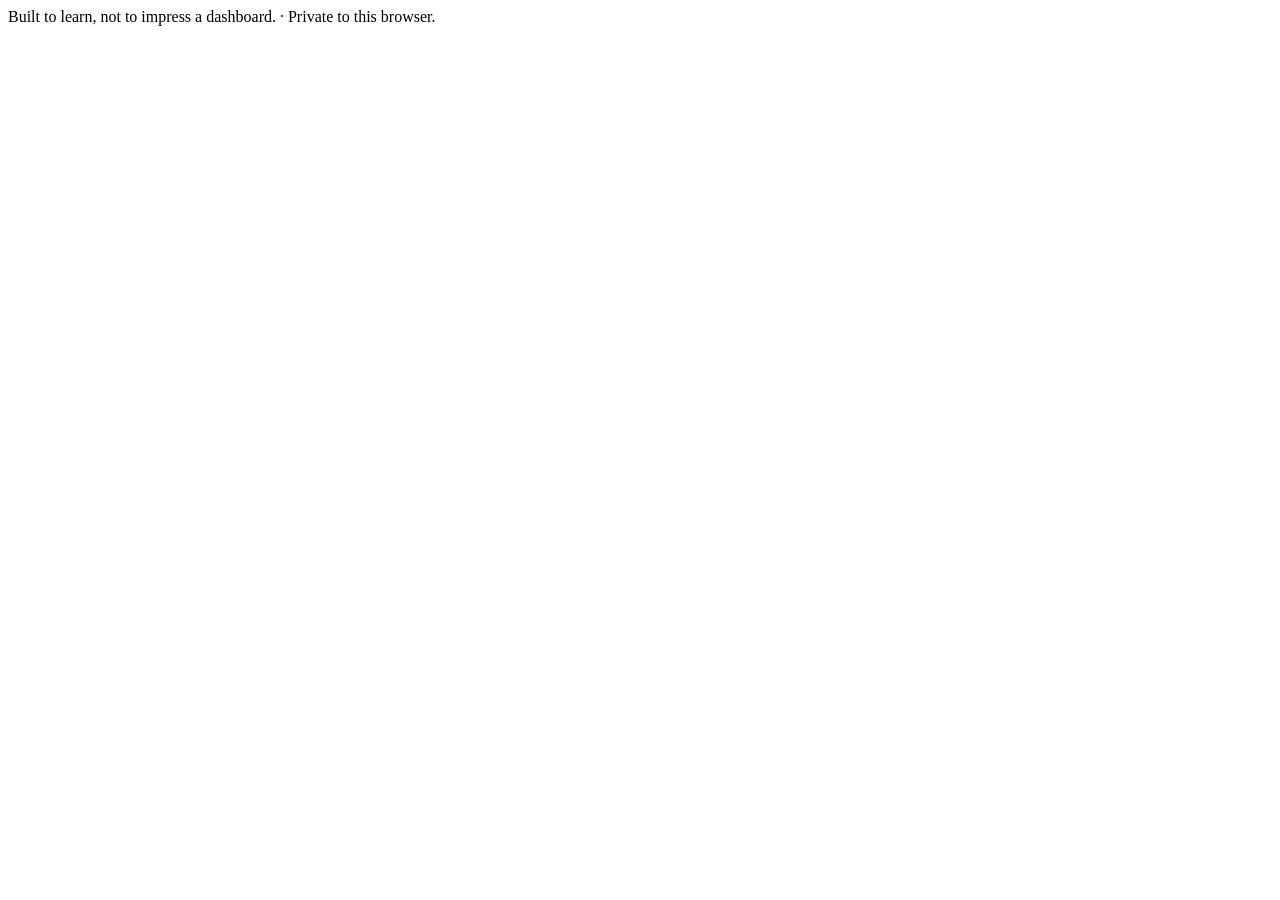
==== index.html @ 9e025b1e "Add Syllasprint index.html" ====
<!doctype html>
<html lang="en">
<head>
  <meta charset="UTF-8" />
  <meta name="viewport" content="width=device-width, initial-scale=1" />
  <meta name="theme-color" content="#172433" />
  <meta name="description" content="Syllasprint turns your notes into meaningful exam practice, flags confident mistakes, and helps you improve." />
  <title>Syllasprint — Know it before exam day.</title>
  <link rel="icon" href="data:image/svg+xml,%3Csvg xmlns='http://www.w3.org/2000/svg' viewBox='0 0 64 64'%3E%3Crect width='64' height='64' rx='17' fill='%23172433'/%3E%3Cpath d='M34 9 15 36h17l-4 19 21-30H32z' fill='%23b8f28b'/%3E%3C/svg%3E" />
  <link rel="stylesheet" href="css/style.css" />
  <script defer src="js/core.js"></script>
  <script defer src="js/app.js"></script>
</head>
<body>
  <div id="app">
    <aside class="sidebar" id="sidebar"></aside>
    <div class="main-shell">
      <header class="topbar" id="topbar"></header>
      <main id="content" class="page-content" tabindex="-1"></main>
      <footer class="site-footer">Built to learn, not to impress a dashboard. <span>·</span> Private to this browser.</footer>
    </div>
    <nav id="mobile-nav" class="mobile-nav" aria-label="Mobile navigation"></nav>
  </div>
  <dialog id="app-modal" class="app-dialog" aria-label="Syllasprint dialog"></dialog>
  <div id="toast-region" class="toast-region" role="status" aria-live="polite"></div>
  <noscript><div class="noscript">Syllasprint needs JavaScript to run practice sessions and save your progress.</div></noscript>
</body>
</html>
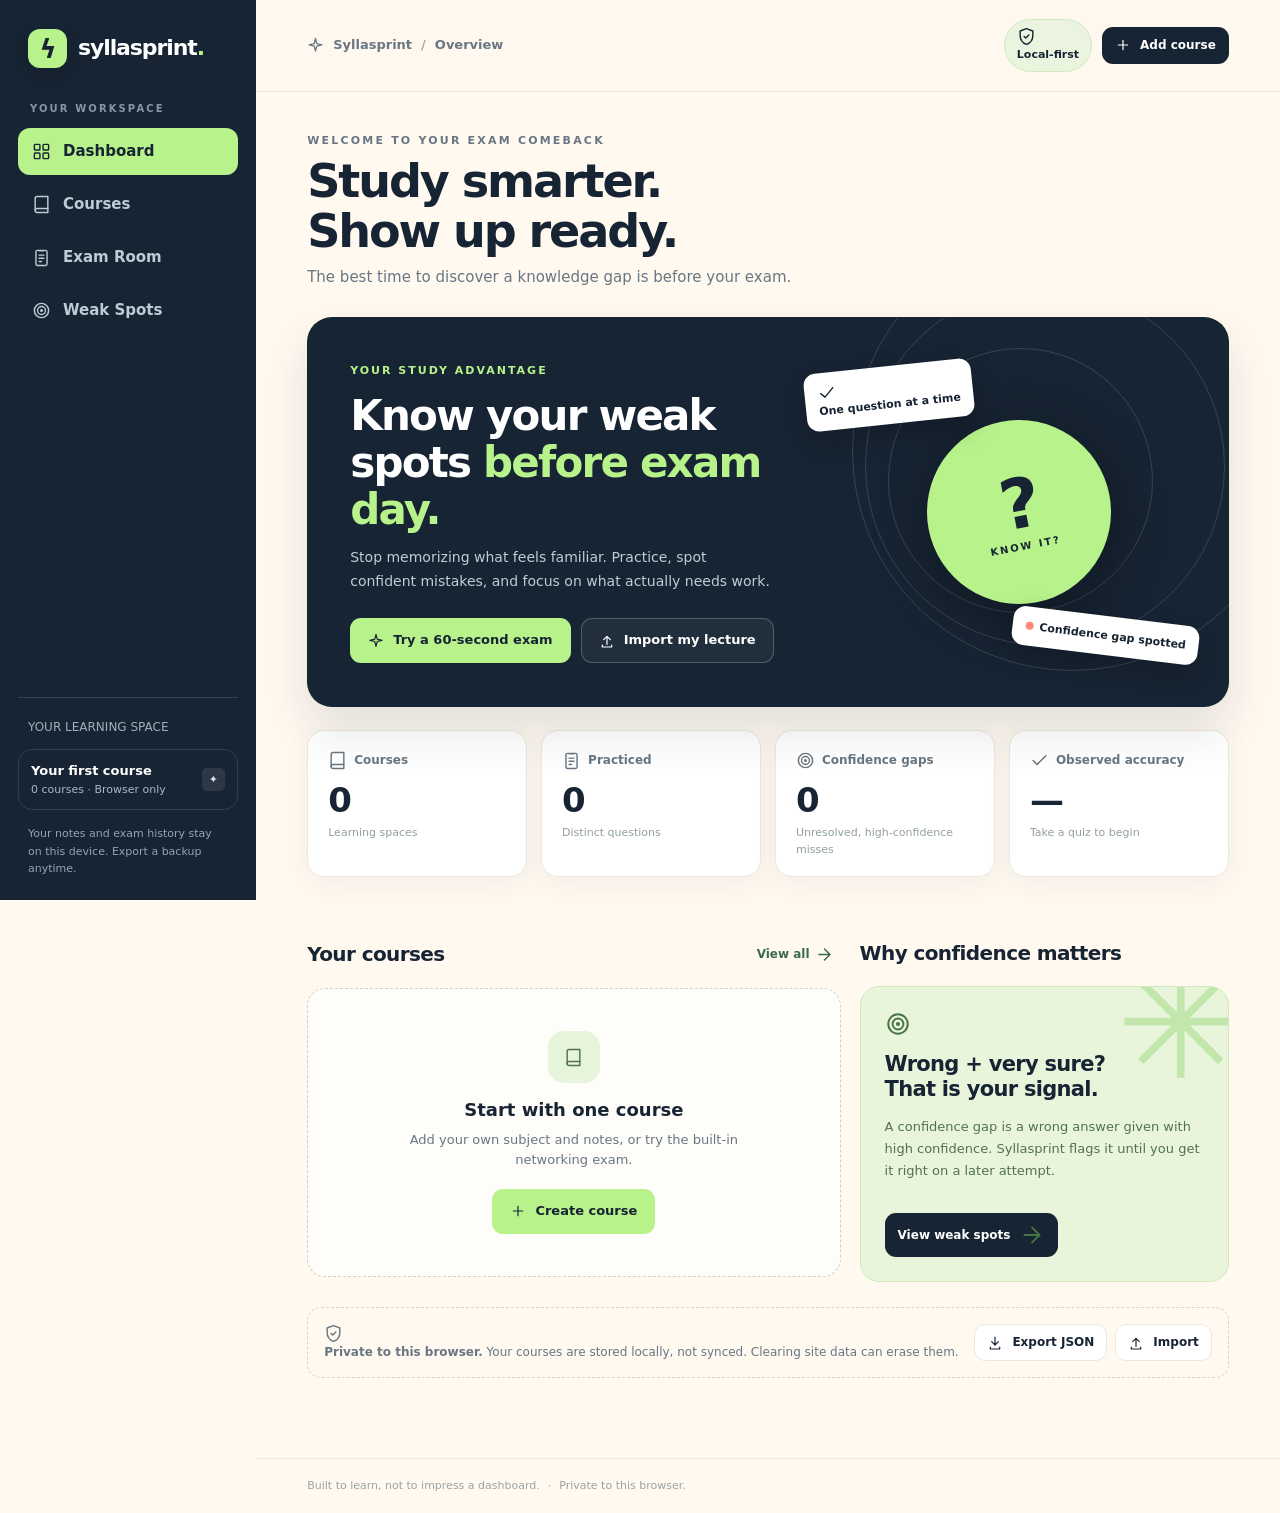
==== commit b755cd91: "Upgrade index.html with source-grounded PDF exam workflow" ====
--- a/index.html
+++ b/index.html
@@ -9,6 +9,7 @@
   <link rel="icon" href="data:image/svg+xml,%3Csvg xmlns='http://www.w3.org/2000/svg' viewBox='0 0 64 64'%3E%3Crect width='64' height='64' rx='17' fill='%23172433'/%3E%3Cpath d='M34 9 15 36h17l-4 19 21-30H32z' fill='%23b8f28b'/%3E%3C/svg%3E" />
   <link rel="stylesheet" href="css/style.css" />
   <script defer src="js/core.js"></script>
+  <script defer src="js/lecture.js"></script>
   <script defer src="js/app.js"></script>
 </head>
 <body>
--- a/css/style.css
+++ b/css/style.css
@@ -0,0 +1,3 @@
+:root{--ink:#172433;--ink-2:#253849;--paper:#fff9f0;--surface:#fff;--surface-2:#f6f5ef;--muted:#687783;--line:#e9e9e1;--mint:#b8f28b;--mint-dark:#366b3b;--coral:#ff8876;--coral-bg:#fff0ec;--yellow:#ffe7a4;--shadow:0 8px 30px rgba(23,36,51,.055);--radius:20px;--font:Inter,ui-sans-serif,system-ui,-apple-system,BlinkMacSystemFont,"Segoe UI",sans-serif}*{box-sizing:border-box}html{scroll-behavior:smooth}body{margin:0;background:var(--paper);color:var(--ink);font-family:var(--font);font-size:15px;line-height:1.55}button,input,textarea,select{font:inherit}button{cursor:pointer}button:disabled{opacity:.44;cursor:not-allowed}a{color:inherit;text-decoration:none}a:focus-visible,button:focus-visible,input:focus-visible,textarea:focus-visible,select:focus-visible{outline:3px solid #77b6f5;outline-offset:3px}svg{display:block;flex:none}.icon{width:19px;height:19px;stroke:currentColor;stroke-width:1.8;fill:none;stroke-linecap:round;stroke-linejoin:round}#app{display:flex;min-height:100vh}.sidebar{position:sticky;top:0;align-self:flex-start;display:flex;flex-direction:column;justify-content:space-between;height:100vh;width:256px;min-width:256px;background:var(--ink);color:#dae2e7;padding:29px 18px 22px;z-index:3}.logo{display:flex;align-items:center;gap:11px;color:#fff;font-size:22px;font-weight:850;letter-spacing:-1.1px;padding:0 10px}.logo-mark{display:grid;place-items:center;width:39px;height:39px;border-radius:12px;background:var(--mint);color:var(--ink);font-size:26px;font-weight:900;box-shadow:0 6px 20px #0002}.sidebar-small{padding:0 12px;margin:33px 0 11px;font-size:10px;letter-spacing:2.1px;color:#8497a5;font-weight:800}.side-nav{display:grid;gap:6px}.nav-link{width:100%;display:flex;align-items:center;gap:12px;text-align:left;background:transparent;color:#bdcbd4;border:0;border-radius:12px;padding:12px 14px;font-weight:650;transition:background .2s,color .2s}.nav-link:hover{color:#fff;background:#ffffff0d}.nav-link.active{color:var(--ink);background:var(--mint)}.sidebar-foot{border-top:1px solid #ffffff20;padding-top:20px}.sidebar-foot .quick-label{color:#9db0b9;font-size:12px;margin:0 0 12px 10px}.sidebar-foot .side-course{padding:11px 12px;border:1px solid #ffffff1e;border-radius:14px;display:flex;align-items:center;justify-content:space-between;gap:8px;margin-bottom:15px}.side-course strong{display:block;font-size:13px;color:white;white-space:nowrap;overflow:hidden;text-overflow:ellipsis;max-width:165px}.side-course small{display:block;color:#a7b9c5;font-size:11px}.side-stamp{font-size:11px;padding:3px 7px;border-radius:5px;background:#ffffff18}.side-note{font-size:11px;color:#91a5b1;line-height:1.6;padding:0 10px}.main-shell{width:calc(100% - 256px);min-width:0;display:flex;flex-direction:column}.topbar{height:92px;padding:0 clamp(24px,4vw,72px);display:flex;align-items:center;justify-content:space-between;gap:16px;border-bottom:1px solid var(--line);background:rgba(255,249,240,.9)}.topbar-left{display:flex;align-items:center;gap:9px;color:var(--muted);font-size:13px;font-weight:650}.topbar-left .icon{width:17px;height:17px}.topbar-actions{display:flex;gap:10px;align-items:center}.top-chip{font-size:11px;font-weight:750;color:var(--ink);background:#eaf4df;border:1px solid #d3e9c2;border-radius:99px;padding:7px 12px}.page-content{width:min(1180px,100%);margin:0 auto;padding:40px clamp(24px,4vw,72px) 80px;flex:1}.site-footer{border-top:1px solid var(--line);color:#9aa3a3;font-size:11px;padding:18px clamp(24px,4vw,72px);display:flex;gap:8px}.eyebrow{font-size:11px;font-weight:850;letter-spacing:2.2px;text-transform:uppercase;color:var(--muted)}.page-heading{display:flex;align-items:flex-end;justify-content:space-between;gap:18px;margin-bottom:27px}.page-heading h1{font-size:clamp(31px,3.6vw,48px);line-height:1.09;letter-spacing:-2.1px;margin:7px 0 10px;font-weight:860}.page-heading p{color:var(--muted);margin:0;max-width:600px}.page-heading .right{display:flex;gap:10px;align-items:center}.btn{display:inline-flex;align-items:center;justify-content:center;gap:9px;border:1px solid transparent;background:var(--ink);color:white;border-radius:11px;padding:11px 17px;font-weight:780;font-size:13px;white-space:nowrap;transition:transform .16s,background .16s,border-color .16s}.btn:hover:not(:disabled){transform:translateY(-1px);background:var(--ink-2)}.btn .icon{width:16px;height:16px}.btn-mint{background:var(--mint);color:var(--ink)}.btn-mint:hover:not(:disabled){background:#a3e776}.btn-light{background:white;color:var(--ink);border-color:var(--line)}.btn-light:hover:not(:disabled){background:#f9f9f5}.btn-ghost{background:transparent;color:var(--ink);border-color:var(--line)}.btn-ghost:hover:not(:disabled){background:#fff}.btn-danger{background:#fff0ec;border-color:#ffd3c9;color:#a4372b}.btn-danger:hover:not(:disabled){background:#ffe1d8}.btn-sm{padding:8px 12px;font-size:12px}.btn-full{width:100%}.icon-button{border:1px solid var(--line);background:#fff;border-radius:11px;display:inline-grid;place-items:center;width:38px;height:38px;color:var(--ink)}.icon-button:hover{background:var(--surface-2)}.hero{background:var(--ink);border-radius:25px;min-height:308px;display:grid;grid-template-columns:1.2fr 1fr;overflow:hidden;position:relative;color:#fff;box-shadow:0 24px 50px rgba(23,36,51,.12)}.hero-text{padding:45px 10px 44px 43px;position:relative;z-index:1}.hero-kicker{color:var(--mint);letter-spacing:2px;text-transform:uppercase;font-size:11px;font-weight:850}.hero h2{font-size:clamp(27px,3.5vw,42px);letter-spacing:-1.8px;line-height:1.12;margin:13px 0 13px;max-width:490px}.hero p{max-width:420px;color:#bfcdd4;margin:0 0 25px;font-size:14px;line-height:1.7}.hero-actions{display:flex;gap:10px;flex-wrap:wrap}.hero-outline{background:#ffffff0c;border-color:#ffffff38;color:white}.hero-outline:hover:not(:disabled){background:#ffffff24}.hero-art{position:relative;min-height:285px;display:flex;align-items:center;justify-content:center}.orbit{position:absolute;border:1px solid #ffffff25;border-radius:50%;width:265px;height:265px;right:18%;top:8%}.orbit:nth-child(2){width:360px;height:360px;right:1%;top:-8%}.orbit:nth-child(3){width:440px;height:440px;right:-15%;top:-22%}.hero-core{z-index:1;width:184px;height:184px;border-radius:50%;background:var(--mint);display:flex;align-items:center;justify-content:center;flex-direction:column;color:var(--ink);transform:rotate(-11deg);box-shadow:0 14px 58px #0005}.hero-core span{font-size:69px;line-height:1;font-weight:900;letter-spacing:-6px}.hero-core small{font-weight:900;font-size:10px;letter-spacing:2px;text-transform:uppercase}.hero-floating{position:absolute;background:#fff;border-radius:12px;box-shadow:0 10px 28px #0003;padding:11px 13px;color:var(--ink);z-index:2;font-size:11px;font-weight:790}.hero-floating.one{left:-5px;top:49px;transform:rotate(-6deg)}.hero-floating.two{right:7%;bottom:52px;transform:rotate(7deg)}.float-dot{display:inline-block;width:8px;height:8px;border-radius:50%;background:var(--coral);margin-right:6px}.stats-grid{display:grid;grid-template-columns:repeat(4,minmax(0,1fr));gap:14px;margin:23px 0 31px}.stat{background:#fff;border:1px solid var(--line);border-radius:17px;padding:20px 20px 18px;box-shadow:var(--shadow)}.stat .stat-label{font-size:12px;color:var(--muted);font-weight:670;display:flex;gap:7px;align-items:center}.stat .stat-number{font-weight:850;font-size:34px;letter-spacing:-1.5px;line-height:1.25;margin:9px 0 3px}.stat .stat-foot{font-size:11px;color:#91a09c}.section-head{display:flex;align-items:center;justify-content:space-between;gap:12px;margin:30px 0 17px}.section-head h2{font-size:20px;font-weight:830;letter-spacing:-.6px;margin:0}.text-link{border:0;background:transparent;color:#3b6a4d;font-size:12px;font-weight:800;display:inline-flex;gap:5px;align-items:center;padding:7px}.text-link:hover{text-decoration:underline}.two-col{display:grid;grid-template-columns:1.3fr .9fr;gap:19px}.card{background:var(--surface);border:1px solid var(--line);border-radius:19px;padding:23px;box-shadow:var(--shadow)}.card h3{margin:0 0 8px;letter-spacing:-.45px}.card p{margin:0;color:var(--muted)}.course-list{display:grid;gap:11px}.course-row{border:1px solid var(--line);border-radius:14px;padding:17px;display:flex;align-items:center;justify-content:space-between;gap:14px;background:white}.course-row:hover{border-color:#c5d3c0}.course-left{display:flex;gap:13px;align-items:center;min-width:0}.course-icon{height:45px;width:45px;border-radius:13px;display:grid;place-items:center;background:#e8f4dd;color:#3c6942;flex:none}.course-icon.warm{background:#fff0db;color:#b87727}.course-icon.blue{background:#e5f0ff;color:#4d77a0}.course-title{font-size:14px;font-weight:800;overflow:hidden;text-overflow:ellipsis;white-space:nowrap}.course-meta{font-size:11px;color:var(--muted);margin-top:3px}.course-actions{display:flex;align-items:center;gap:8px;flex:none}.tag{display:inline-flex;border-radius:99px;background:#eff1ed;padding:5px 9px;color:#5f706c;font-size:10px;font-weight:800;white-space:nowrap}.tag-mint{background:#e3f5d8;color:#386c38}.tag-coral{background:#fff0eb;color:#a84034}.tag-yellow{background:#fff3d7;color:#967225}.tip-card{background:#e8f5db;border:1px solid #d1e9bf;border-radius:19px;padding:24px;position:relative;overflow:hidden}.tip-card .icon{color:#487348;width:26px;height:26px}.tip-card h3{margin:15px 0 8px;font-size:21px;line-height:1.2;letter-spacing:-.7px}.tip-card p{font-size:13px;color:#527154;line-height:1.7}.tip-card .btn{margin-top:18px}.tip-card:after{content:'✳';position:absolute;color:#c2e6ab;font-size:155px;top:-82px;right:-18px;pointer-events:none}.empty{padding:42px 22px;text-align:center;border:1px dashed #cbd3c8;border-radius:18px;background:#ffffffaf}.empty-icon{margin:auto auto 13px;display:grid;place-items:center;width:52px;height:52px;background:#e7f4dc;border-radius:16px;color:#4c7446}.empty h3{margin:5px 0;font-size:18px}.empty p{color:var(--muted);margin:6px auto 19px;max-width:380px;font-size:13px}.library-grid{display:grid;grid-template-columns:repeat(3,minmax(0,1fr));gap:16px}.library-card{background:#fff;border:1px solid var(--line);border-radius:18px;padding:20px;min-height:176px;display:flex;flex-direction:column;justify-content:space-between;gap:20px;box-shadow:var(--shadow)}.library-card:hover{border-color:#c6d6c4}.library-card h3{margin:12px 0 6px;line-height:1.35;letter-spacing:-.4px}.library-card p{font-size:12px;color:var(--muted);margin:0}.library-card .bottom{display:flex;align-items:center;justify-content:space-between;gap:10px}.data-note{margin-top:25px;border:1px dashed #d2d7ce;border-radius:14px;padding:16px;display:flex;justify-content:space-between;align-items:center;gap:14px;font-size:12px;color:var(--muted);flex-wrap:wrap}.split-actions{display:flex;flex-wrap:wrap;gap:8px}.field{display:grid;gap:6px;margin-bottom:15px}.field label{font-weight:760;font-size:12px;color:var(--ink)}.field input,.field select,.field textarea,.search-box{background:white;border:1px solid #d6dcd7;border-radius:10px;padding:11px 12px;outline:none;width:100%;color:var(--ink)}.field textarea{min-height:105px;resize:vertical;line-height:1.6}.field input:focus,.field textarea:focus,.field select:focus,.search-box:focus{border-color:#6e9f81;box-shadow:0 0 0 3px #addec045}.hint{font-size:11px;color:var(--muted);line-height:1.55}.field-grid{display:grid;grid-template-columns:1fr 1fr;gap:13px}.filter-row{display:flex;gap:11px;align-items:center;flex-wrap:wrap;margin:18px 0}.filter-row select,.filter-row input{min-height:42px;border:1px solid #d6dcd7;border-radius:10px;padding:9px 12px;background:#fff;color:var(--ink);max-width:270px}.chip-row{display:flex;flex-wrap:wrap;gap:8px}.pill{border:1px solid #dbe2d6;background:white;color:#57715e;padding:8px 13px;border-radius:99px;font-size:12px;font-weight:700}.pill.active{background:var(--ink);border-color:var(--ink);color:white}.question-list{display:grid;gap:11px}.question-row{border:1px solid var(--line);background:#fff;border-radius:15px;padding:17px;display:flex;justify-content:space-between;align-items:flex-start;gap:15px}.question-row h3{font-size:14px;letter-spacing:-.1px;margin:6px 0}.question-row p{font-size:11px;color:var(--muted);margin:0}.q-right{display:flex;gap:6px;align-items:center;flex:none}.quiz-shell{max-width:810px;margin:0 auto}.quiz-head{display:flex;justify-content:space-between;align-items:center;gap:14px;margin-bottom:19px}.quiz-progress{height:7px;border-radius:99px;background:#e8e8dd;overflow:hidden;margin-bottom:30px}.quiz-progress>div{height:100%;border-radius:99px;background:#6ab86c;transition:width .22s}.quiz-card{background:white;border:1px solid var(--line);border-radius:23px;padding:clamp(22px,4vw,42px);box-shadow:0 16px 45px #1724330a}.quiz-card h2{font-size:clamp(21px,2.6vw,29px);line-height:1.35;letter-spacing:-.8px;margin:15px 0 22px}.answer-list{display:grid;gap:10px}.answer-option{width:100%;display:flex;align-items:center;text-align:left;gap:13px;padding:15px 16px;background:#fff;border:1.5px solid #e2e6df;border-radius:13px;color:var(--ink);font-weight:620;transition:border-color .16s,background .16s}.answer-option:not(:disabled):hover{border-color:#91bb86;background:#f8fbf6}.answer-option.selected{border-color:#639e64;background:#f1faec}.answer-option.correct{border-color:#72b47a;background:#ecf8ec}.answer-option.wrong{border-color:var(--coral);background:#fff0ec}.option-letter{width:28px;height:28px;border:1px solid #d5ddd2;border-radius:8px;display:grid;place-items:center;font-size:11px;flex:none;font-weight:850}.answer-option.selected .option-letter{background:var(--ink);color:white;border-color:var(--ink)}.confidence-title{font-weight:820;font-size:13px;margin:23px 0 10px}.confidence-row{display:grid;grid-template-columns:repeat(3,1fr);gap:9px}.confidence-option{border:1px solid #e1e5df;border-radius:11px;padding:11px 8px;background:white;font-weight:750;color:var(--muted);font-size:12px}.confidence-option.selected{background:#eaf7df;color:#395f37;border-color:#8db881}.confidence-option:hover:not(:disabled){border-color:#9db99b}.quiz-actions{display:flex;justify-content:space-between;gap:12px;margin-top:27px}.feedback{border-radius:15px;background:#edf8e9;border:1px solid #c8eac0;padding:19px;margin-top:22px}.feedback.error{background:#fff1ec;border-color:#ffd6cc}.feedback h3{font-size:17px;margin:0 0 6px}.feedback p{margin:0;color:#526357;font-size:13px;line-height:1.65}.feedback.error p{color:#80544b}.feedback .answer-note{margin:11px 0 0;padding-top:11px;border-top:1px solid #0001;font-size:12px}.feedback .gap-alert{display:inline-flex;align-items:center;gap:6px;background:#fff;border-radius:9px;padding:9px 11px;color:#a63f33;font-size:12px;font-weight:800;margin-top:12px}.result-banner{background:var(--ink);color:white;padding:36px;border-radius:22px;display:grid;grid-template-columns:1fr auto;gap:20px;align-items:center;margin-bottom:23px}.result-banner h2{font-size:34px;letter-spacing:-1.1px;margin:8px 0}.result-banner p{color:#bdccd4;margin:0}.result-number{height:110px;width:110px;display:grid;place-items:center;border-radius:50%;border:11px solid var(--mint);font-weight:850;font-size:24px}.weak-grid{display:grid;gap:12px}.weak-item{background:white;border:1px solid var(--line);border-radius:16px;padding:18px;display:flex;justify-content:space-between;gap:17px;align-items:center}.weak-item h3{font-size:14px;margin:8px 0 3px}.weak-item p{font-size:11px;color:var(--muted);margin:0}.callout{padding:18px;border:1px solid #e6dec8;background:#fff8e8;border-radius:14px;color:#776338;font-size:13px}.mini-grid{display:grid;grid-template-columns:1fr 1fr;gap:14px}.mini-grid .card{padding:20px}.mini-grid h3{font-size:15px}.mini-grid p{font-size:12px;line-height:1.65}.steps{display:flex;gap:12px;flex-wrap:wrap}.step{padding:9px 12px;border-radius:9px;background:#fff;border:1px solid var(--line);font-size:11px;font-weight:750}.notice{font-size:12px;color:var(--muted);border-radius:12px;border:1px dashed #cdd7cb;padding:12px 14px}.app-dialog{border:0;padding:0;max-height:min(92vh,940px);overflow:auto;width:min(615px,calc(100vw - 24px));border-radius:20px;box-shadow:0 30px 100px #0d203555;background:white;color:var(--ink)}.app-dialog::backdrop{background:#14243399;backdrop-filter:blur(3px)}.modal-inner{padding:29px}.modal-heading{display:flex;align-items:center;justify-content:space-between;gap:13px;margin-bottom:22px}.modal-heading h2{margin:0;line-height:1.1;font-size:25px;letter-spacing:-.8px}.modal-footer{display:flex;justify-content:flex-end;flex-wrap:wrap;gap:9px;padding-top:5px}.input-pair{display:grid;grid-template-columns:1fr 1fr;gap:12px}.hidden{display:none!important}.mobile-nav{display:none}.toast-region{position:fixed;z-index:100;bottom:20px;right:22px;display:grid;gap:8px;pointer-events:none}.toast{background:var(--ink);color:white;border-radius:12px;max-width:360px;box-shadow:0 12px 40px #0003;padding:13px 17px;font-size:13px;font-weight:700}.toast.error{background:#9e3e33}.noscript{position:fixed;inset:0;background:#fff;padding:60px;z-index:999}.sr-only{position:absolute;width:1px;height:1px;padding:0;margin:-1px;overflow:hidden;clip:rect(0,0,0,0);white-space:nowrap;border:0}@media(max-width:1100px){.sidebar{width:216px;min-width:216px}.main-shell{width:calc(100% - 216px)}.stats-grid{grid-template-columns:repeat(2,minmax(0,1fr))}.library-grid{grid-template-columns:repeat(2,minmax(0,1fr))}.hero-text{padding:38px 0 38px 32px}.hero-core{width:154px;height:154px}.hero-core span{font-size:60px}}@media(max-width:760px){#app{display:block}.sidebar{display:none}.main-shell{width:100%}.topbar{height:71px;padding:0 18px}.topbar .top-chip{display:none}.page-content{padding:25px 18px 103px}.site-footer{padding:18px;margin-bottom:61px}.page-heading{align-items:flex-start;flex-direction:column;gap:13px;margin-bottom:21px}.page-heading h1{font-size:33px;letter-spacing:-1.4px}.page-heading p{font-size:13px}.hero{grid-template-columns:1fr;min-height:auto}.hero-text{padding:31px 25px 27px}.hero h2{font-size:32px}.hero p{font-size:12px}.hero-art{display:none}.stats-grid{gap:10px;margin:16px 0 25px}.stat{padding:15px}.stat .stat-number{font-size:29px}.two-col{grid-template-columns:1fr}.library-grid{grid-template-columns:1fr}.mobile-nav{position:fixed;bottom:0;left:0;right:0;z-index:7;display:grid;grid-template-columns:repeat(4,1fr);height:70px;background:#fff;border-top:1px solid var(--line);box-shadow:0 -3px 16px #12233310;padding-bottom:env(safe-area-inset-bottom)}.mobile-nav .mob-link{border:0;background:transparent;display:grid;place-items:center;align-content:center;gap:3px;font-size:10px;color:#7b898c;font-weight:750}.mobile-nav .mob-link .icon{width:21px;height:21px}.mobile-nav .mob-link.active{color:#356d3b}.field-grid{grid-template-columns:1fr}.result-banner{padding:24px}.result-banner h2{font-size:26px}.result-number{width:76px;height:76px;font-size:19px;border-width:7px}.weak-item{align-items:flex-start;flex-direction:column}.question-row{flex-direction:column}.q-right{width:100%;justify-content:flex-end}.input-pair{grid-template-columns:1fr}.quiz-card{padding:21px}.quiz-actions .btn{padding:11px}.topbar-actions .btn{padding:9px 12px}.data-note{align-items:flex-start;flex-direction:column}}@media(max-width:390px){.stats-grid{grid-template-columns:1fr 1fr}.stat .stat-label{font-size:10px}.stat .stat-number{font-size:27px}.hero-actions{flex-direction:column;align-items:stretch}.page-heading .right{width:100%;flex-wrap:wrap}.confidence-option{font-size:11px;padding:10px 2px}.logo{font-size:19px}}@media(prefers-reduced-motion:reduce){*,*:before,*:after{transition:none!important;scroll-behavior:auto!important;animation:none!important}}
+
+.import-status{margin-top:10px;padding:10px 13px;border-radius:10px;background:#f1f7f1;color:#244034;font-size:12px;line-height:1.6;border:1px solid #dbe8dc}.victory-note{margin:20px 0;padding:18px 20px;border-radius:14px;background:#e5f4d8;border:1px solid #b6d79a;color:#254429;display:flex;align-items:center;gap:12px;line-height:1.5}.victory-note svg{flex:0 0 24px}
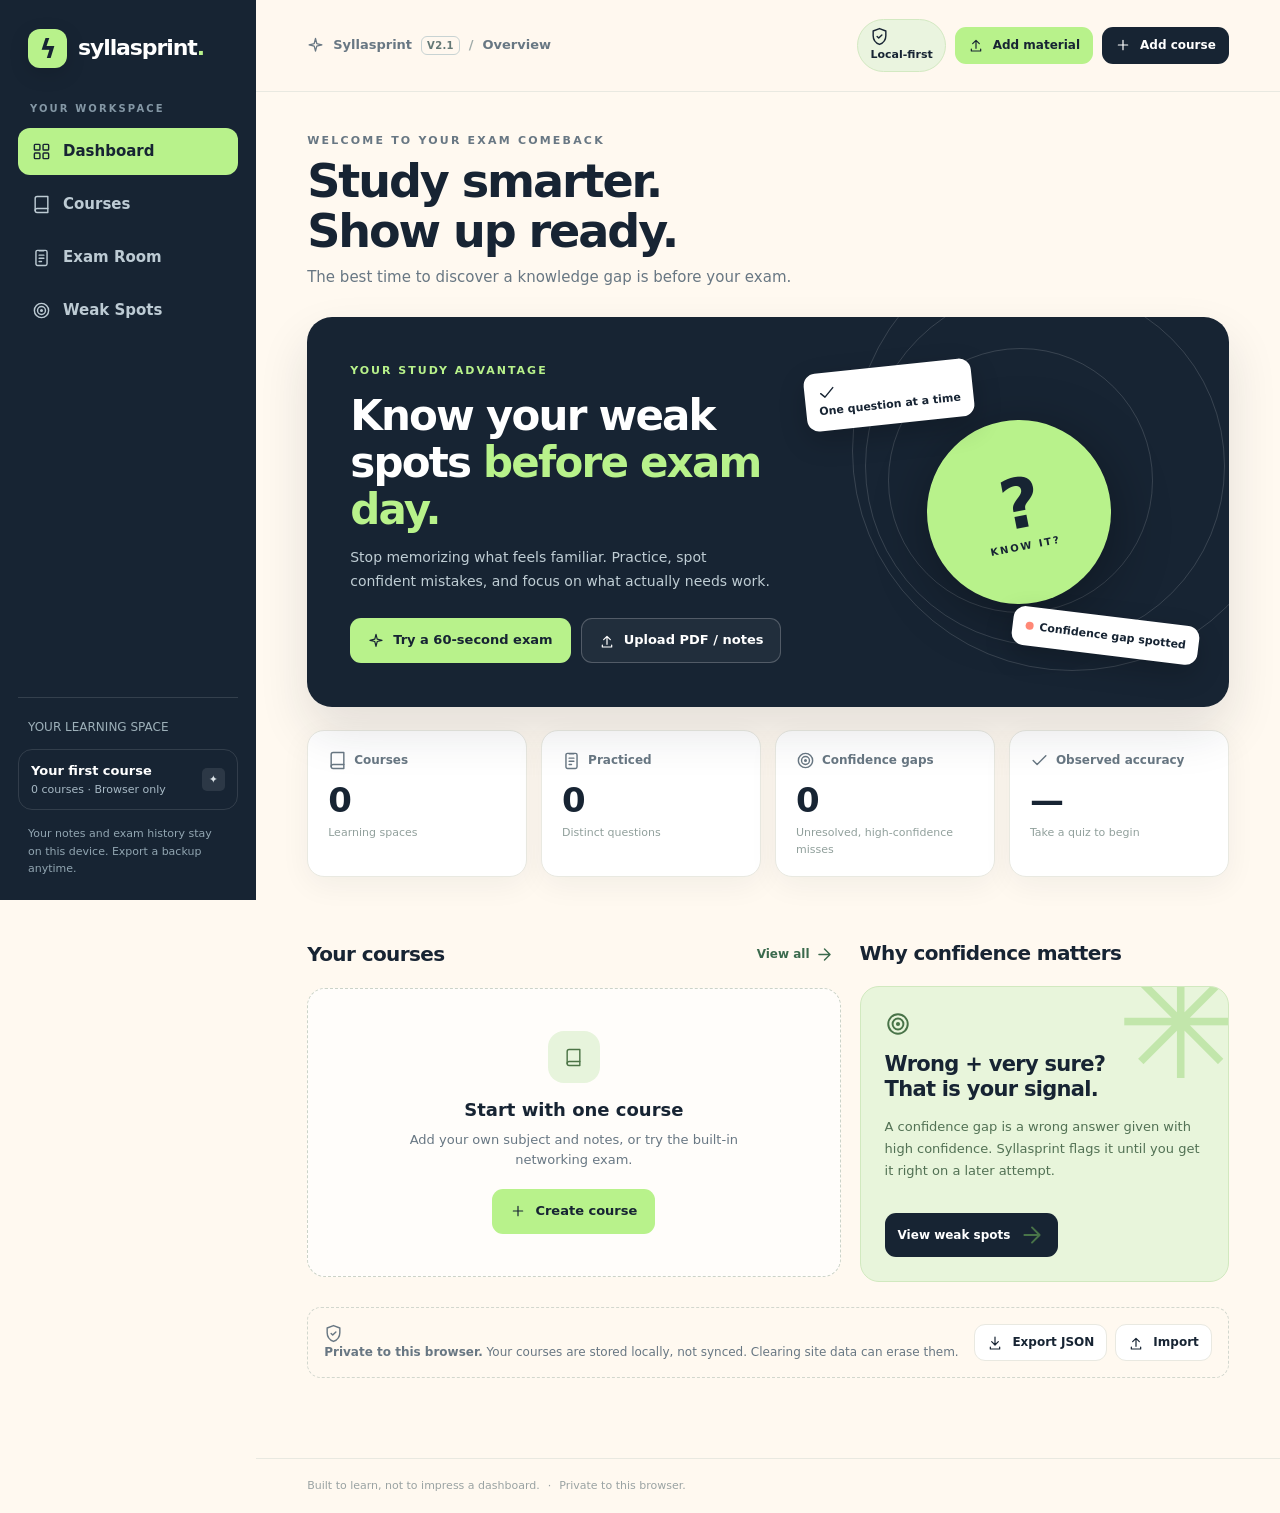
==== commit f8aa1a81: "Improve Syllasprint PDF material import UX and refresh index.html" ====
--- a/index.html
+++ b/index.html
@@ -7,10 +7,10 @@
   <meta name="description" content="Syllasprint turns your notes into meaningful exam practice, flags confident mistakes, and helps you improve." />
   <title>Syllasprint — Know it before exam day.</title>
   <link rel="icon" href="data:image/svg+xml,%3Csvg xmlns='http://www.w3.org/2000/svg' viewBox='0 0 64 64'%3E%3Crect width='64' height='64' rx='17' fill='%23172433'/%3E%3Cpath d='M34 9 15 36h17l-4 19 21-30H32z' fill='%23b8f28b'/%3E%3C/svg%3E" />
-  <link rel="stylesheet" href="css/style.css" />
-  <script defer src="js/core.js"></script>
-  <script defer src="js/lecture.js"></script>
-  <script defer src="js/app.js"></script>
+  <link rel="stylesheet" href="css/style.css?v=20261106-1640" />
+  <script defer src="js/core.js?v=20261106-1640"></script>
+  <script defer src="js/lecture.js?v=20261106-1640"></script>
+  <script defer src="js/app.js?v=20261106-1640"></script>
 </head>
 <body>
   <div id="app">
--- a/css/style.css
+++ b/css/style.css
@@ -1,3 +1,8 @@
 :root{--ink:#172433;--ink-2:#253849;--paper:#fff9f0;--surface:#fff;--surface-2:#f6f5ef;--muted:#687783;--line:#e9e9e1;--mint:#b8f28b;--mint-dark:#366b3b;--coral:#ff8876;--coral-bg:#fff0ec;--yellow:#ffe7a4;--shadow:0 8px 30px rgba(23,36,51,.055);--radius:20px;--font:Inter,ui-sans-serif,system-ui,-apple-system,BlinkMacSystemFont,"Segoe UI",sans-serif}*{box-sizing:border-box}html{scroll-behavior:smooth}body{margin:0;background:var(--paper);color:var(--ink);font-family:var(--font);font-size:15px;line-height:1.55}button,input,textarea,select{font:inherit}button{cursor:pointer}button:disabled{opacity:.44;cursor:not-allowed}a{color:inherit;text-decoration:none}a:focus-visible,button:focus-visible,input:focus-visible,textarea:focus-visible,select:focus-visible{outline:3px solid #77b6f5;outline-offset:3px}svg{display:block;flex:none}.icon{width:19px;height:19px;stroke:currentColor;stroke-width:1.8;fill:none;stroke-linecap:round;stroke-linejoin:round}#app{display:flex;min-height:100vh}.sidebar{position:sticky;top:0;align-self:flex-start;display:flex;flex-direction:column;justify-content:space-between;height:100vh;width:256px;min-width:256px;background:var(--ink);color:#dae2e7;padding:29px 18px 22px;z-index:3}.logo{display:flex;align-items:center;gap:11px;color:#fff;font-size:22px;font-weight:850;letter-spacing:-1.1px;padding:0 10px}.logo-mark{display:grid;place-items:center;width:39px;height:39px;border-radius:12px;background:var(--mint);color:var(--ink);font-size:26px;font-weight:900;box-shadow:0 6px 20px #0002}.sidebar-small{padding:0 12px;margin:33px 0 11px;font-size:10px;letter-spacing:2.1px;color:#8497a5;font-weight:800}.side-nav{display:grid;gap:6px}.nav-link{width:100%;display:flex;align-items:center;gap:12px;text-align:left;background:transparent;color:#bdcbd4;border:0;border-radius:12px;padding:12px 14px;font-weight:650;transition:background .2s,color .2s}.nav-link:hover{color:#fff;background:#ffffff0d}.nav-link.active{color:var(--ink);background:var(--mint)}.sidebar-foot{border-top:1px solid #ffffff20;padding-top:20px}.sidebar-foot .quick-label{color:#9db0b9;font-size:12px;margin:0 0 12px 10px}.sidebar-foot .side-course{padding:11px 12px;border:1px solid #ffffff1e;border-radius:14px;display:flex;align-items:center;justify-content:space-between;gap:8px;margin-bottom:15px}.side-course strong{display:block;font-size:13px;color:white;white-space:nowrap;overflow:hidden;text-overflow:ellipsis;max-width:165px}.side-course small{display:block;color:#a7b9c5;font-size:11px}.side-stamp{font-size:11px;padding:3px 7px;border-radius:5px;background:#ffffff18}.side-note{font-size:11px;color:#91a5b1;line-height:1.6;padding:0 10px}.main-shell{width:calc(100% - 256px);min-width:0;display:flex;flex-direction:column}.topbar{height:92px;padding:0 clamp(24px,4vw,72px);display:flex;align-items:center;justify-content:space-between;gap:16px;border-bottom:1px solid var(--line);background:rgba(255,249,240,.9)}.topbar-left{display:flex;align-items:center;gap:9px;color:var(--muted);font-size:13px;font-weight:650}.topbar-left .icon{width:17px;height:17px}.topbar-actions{display:flex;gap:10px;align-items:center}.top-chip{font-size:11px;font-weight:750;color:var(--ink);background:#eaf4df;border:1px solid #d3e9c2;border-radius:99px;padding:7px 12px}.page-content{width:min(1180px,100%);margin:0 auto;padding:40px clamp(24px,4vw,72px) 80px;flex:1}.site-footer{border-top:1px solid var(--line);color:#9aa3a3;font-size:11px;padding:18px clamp(24px,4vw,72px);display:flex;gap:8px}.eyebrow{font-size:11px;font-weight:850;letter-spacing:2.2px;text-transform:uppercase;color:var(--muted)}.page-heading{display:flex;align-items:flex-end;justify-content:space-between;gap:18px;margin-bottom:27px}.page-heading h1{font-size:clamp(31px,3.6vw,48px);line-height:1.09;letter-spacing:-2.1px;margin:7px 0 10px;font-weight:860}.page-heading p{color:var(--muted);margin:0;max-width:600px}.page-heading .right{display:flex;gap:10px;align-items:center}.btn{display:inline-flex;align-items:center;justify-content:center;gap:9px;border:1px solid transparent;background:var(--ink);color:white;border-radius:11px;padding:11px 17px;font-weight:780;font-size:13px;white-space:nowrap;transition:transform .16s,background .16s,border-color .16s}.btn:hover:not(:disabled){transform:translateY(-1px);background:var(--ink-2)}.btn .icon{width:16px;height:16px}.btn-mint{background:var(--mint);color:var(--ink)}.btn-mint:hover:not(:disabled){background:#a3e776}.btn-light{background:white;color:var(--ink);border-color:var(--line)}.btn-light:hover:not(:disabled){background:#f9f9f5}.btn-ghost{background:transparent;color:var(--ink);border-color:var(--line)}.btn-ghost:hover:not(:disabled){background:#fff}.btn-danger{background:#fff0ec;border-color:#ffd3c9;color:#a4372b}.btn-danger:hover:not(:disabled){background:#ffe1d8}.btn-sm{padding:8px 12px;font-size:12px}.btn-full{width:100%}.icon-button{border:1px solid var(--line);background:#fff;border-radius:11px;display:inline-grid;place-items:center;width:38px;height:38px;color:var(--ink)}.icon-button:hover{background:var(--surface-2)}.hero{background:var(--ink);border-radius:25px;min-height:308px;display:grid;grid-template-columns:1.2fr 1fr;overflow:hidden;position:relative;color:#fff;box-shadow:0 24px 50px rgba(23,36,51,.12)}.hero-text{padding:45px 10px 44px 43px;position:relative;z-index:1}.hero-kicker{color:var(--mint);letter-spacing:2px;text-transform:uppercase;font-size:11px;font-weight:850}.hero h2{font-size:clamp(27px,3.5vw,42px);letter-spacing:-1.8px;line-height:1.12;margin:13px 0 13px;max-width:490px}.hero p{max-width:420px;color:#bfcdd4;margin:0 0 25px;font-size:14px;line-height:1.7}.hero-actions{display:flex;gap:10px;flex-wrap:wrap}.hero-outline{background:#ffffff0c;border-color:#ffffff38;color:white}.hero-outline:hover:not(:disabled){background:#ffffff24}.hero-art{position:relative;min-height:285px;display:flex;align-items:center;justify-content:center}.orbit{position:absolute;border:1px solid #ffffff25;border-radius:50%;width:265px;height:265px;right:18%;top:8%}.orbit:nth-child(2){width:360px;height:360px;right:1%;top:-8%}.orbit:nth-child(3){width:440px;height:440px;right:-15%;top:-22%}.hero-core{z-index:1;width:184px;height:184px;border-radius:50%;background:var(--mint);display:flex;align-items:center;justify-content:center;flex-direction:column;color:var(--ink);transform:rotate(-11deg);box-shadow:0 14px 58px #0005}.hero-core span{font-size:69px;line-height:1;font-weight:900;letter-spacing:-6px}.hero-core small{font-weight:900;font-size:10px;letter-spacing:2px;text-transform:uppercase}.hero-floating{position:absolute;background:#fff;border-radius:12px;box-shadow:0 10px 28px #0003;padding:11px 13px;color:var(--ink);z-index:2;font-size:11px;font-weight:790}.hero-floating.one{left:-5px;top:49px;transform:rotate(-6deg)}.hero-floating.two{right:7%;bottom:52px;transform:rotate(7deg)}.float-dot{display:inline-block;width:8px;height:8px;border-radius:50%;background:var(--coral);margin-right:6px}.stats-grid{display:grid;grid-template-columns:repeat(4,minmax(0,1fr));gap:14px;margin:23px 0 31px}.stat{background:#fff;border:1px solid var(--line);border-radius:17px;padding:20px 20px 18px;box-shadow:var(--shadow)}.stat .stat-label{font-size:12px;color:var(--muted);font-weight:670;display:flex;gap:7px;align-items:center}.stat .stat-number{font-weight:850;font-size:34px;letter-spacing:-1.5px;line-height:1.25;margin:9px 0 3px}.stat .stat-foot{font-size:11px;color:#91a09c}.section-head{display:flex;align-items:center;justify-content:space-between;gap:12px;margin:30px 0 17px}.section-head h2{font-size:20px;font-weight:830;letter-spacing:-.6px;margin:0}.text-link{border:0;background:transparent;color:#3b6a4d;font-size:12px;font-weight:800;display:inline-flex;gap:5px;align-items:center;padding:7px}.text-link:hover{text-decoration:underline}.two-col{display:grid;grid-template-columns:1.3fr .9fr;gap:19px}.card{background:var(--surface);border:1px solid var(--line);border-radius:19px;padding:23px;box-shadow:var(--shadow)}.card h3{margin:0 0 8px;letter-spacing:-.45px}.card p{margin:0;color:var(--muted)}.course-list{display:grid;gap:11px}.course-row{border:1px solid var(--line);border-radius:14px;padding:17px;display:flex;align-items:center;justify-content:space-between;gap:14px;background:white}.course-row:hover{border-color:#c5d3c0}.course-left{display:flex;gap:13px;align-items:center;min-width:0}.course-icon{height:45px;width:45px;border-radius:13px;display:grid;place-items:center;background:#e8f4dd;color:#3c6942;flex:none}.course-icon.warm{background:#fff0db;color:#b87727}.course-icon.blue{background:#e5f0ff;color:#4d77a0}.course-title{font-size:14px;font-weight:800;overflow:hidden;text-overflow:ellipsis;white-space:nowrap}.course-meta{font-size:11px;color:var(--muted);margin-top:3px}.course-actions{display:flex;align-items:center;gap:8px;flex:none}.tag{display:inline-flex;border-radius:99px;background:#eff1ed;padding:5px 9px;color:#5f706c;font-size:10px;font-weight:800;white-space:nowrap}.tag-mint{background:#e3f5d8;color:#386c38}.tag-coral{background:#fff0eb;color:#a84034}.tag-yellow{background:#fff3d7;color:#967225}.tip-card{background:#e8f5db;border:1px solid #d1e9bf;border-radius:19px;padding:24px;position:relative;overflow:hidden}.tip-card .icon{color:#487348;width:26px;height:26px}.tip-card h3{margin:15px 0 8px;font-size:21px;line-height:1.2;letter-spacing:-.7px}.tip-card p{font-size:13px;color:#527154;line-height:1.7}.tip-card .btn{margin-top:18px}.tip-card:after{content:'✳';position:absolute;color:#c2e6ab;font-size:155px;top:-82px;right:-18px;pointer-events:none}.empty{padding:42px 22px;text-align:center;border:1px dashed #cbd3c8;border-radius:18px;background:#ffffffaf}.empty-icon{margin:auto auto 13px;display:grid;place-items:center;width:52px;height:52px;background:#e7f4dc;border-radius:16px;color:#4c7446}.empty h3{margin:5px 0;font-size:18px}.empty p{color:var(--muted);margin:6px auto 19px;max-width:380px;font-size:13px}.library-grid{display:grid;grid-template-columns:repeat(3,minmax(0,1fr));gap:16px}.library-card{background:#fff;border:1px solid var(--line);border-radius:18px;padding:20px;min-height:176px;display:flex;flex-direction:column;justify-content:space-between;gap:20px;box-shadow:var(--shadow)}.library-card:hover{border-color:#c6d6c4}.library-card h3{margin:12px 0 6px;line-height:1.35;letter-spacing:-.4px}.library-card p{font-size:12px;color:var(--muted);margin:0}.library-card .bottom{display:flex;align-items:center;justify-content:space-between;gap:10px}.data-note{margin-top:25px;border:1px dashed #d2d7ce;border-radius:14px;padding:16px;display:flex;justify-content:space-between;align-items:center;gap:14px;font-size:12px;color:var(--muted);flex-wrap:wrap}.split-actions{display:flex;flex-wrap:wrap;gap:8px}.field{display:grid;gap:6px;margin-bottom:15px}.field label{font-weight:760;font-size:12px;color:var(--ink)}.field input,.field select,.field textarea,.search-box{background:white;border:1px solid #d6dcd7;border-radius:10px;padding:11px 12px;outline:none;width:100%;color:var(--ink)}.field textarea{min-height:105px;resize:vertical;line-height:1.6}.field input:focus,.field textarea:focus,.field select:focus,.search-box:focus{border-color:#6e9f81;box-shadow:0 0 0 3px #addec045}.hint{font-size:11px;color:var(--muted);line-height:1.55}.field-grid{display:grid;grid-template-columns:1fr 1fr;gap:13px}.filter-row{display:flex;gap:11px;align-items:center;flex-wrap:wrap;margin:18px 0}.filter-row select,.filter-row input{min-height:42px;border:1px solid #d6dcd7;border-radius:10px;padding:9px 12px;background:#fff;color:var(--ink);max-width:270px}.chip-row{display:flex;flex-wrap:wrap;gap:8px}.pill{border:1px solid #dbe2d6;background:white;color:#57715e;padding:8px 13px;border-radius:99px;font-size:12px;font-weight:700}.pill.active{background:var(--ink);border-color:var(--ink);color:white}.question-list{display:grid;gap:11px}.question-row{border:1px solid var(--line);background:#fff;border-radius:15px;padding:17px;display:flex;justify-content:space-between;align-items:flex-start;gap:15px}.question-row h3{font-size:14px;letter-spacing:-.1px;margin:6px 0}.question-row p{font-size:11px;color:var(--muted);margin:0}.q-right{display:flex;gap:6px;align-items:center;flex:none}.quiz-shell{max-width:810px;margin:0 auto}.quiz-head{display:flex;justify-content:space-between;align-items:center;gap:14px;margin-bottom:19px}.quiz-progress{height:7px;border-radius:99px;background:#e8e8dd;overflow:hidden;margin-bottom:30px}.quiz-progress>div{height:100%;border-radius:99px;background:#6ab86c;transition:width .22s}.quiz-card{background:white;border:1px solid var(--line);border-radius:23px;padding:clamp(22px,4vw,42px);box-shadow:0 16px 45px #1724330a}.quiz-card h2{font-size:clamp(21px,2.6vw,29px);line-height:1.35;letter-spacing:-.8px;margin:15px 0 22px}.answer-list{display:grid;gap:10px}.answer-option{width:100%;display:flex;align-items:center;text-align:left;gap:13px;padding:15px 16px;background:#fff;border:1.5px solid #e2e6df;border-radius:13px;color:var(--ink);font-weight:620;transition:border-color .16s,background .16s}.answer-option:not(:disabled):hover{border-color:#91bb86;background:#f8fbf6}.answer-option.selected{border-color:#639e64;background:#f1faec}.answer-option.correct{border-color:#72b47a;background:#ecf8ec}.answer-option.wrong{border-color:var(--coral);background:#fff0ec}.option-letter{width:28px;height:28px;border:1px solid #d5ddd2;border-radius:8px;display:grid;place-items:center;font-size:11px;flex:none;font-weight:850}.answer-option.selected .option-letter{background:var(--ink);color:white;border-color:var(--ink)}.confidence-title{font-weight:820;font-size:13px;margin:23px 0 10px}.confidence-row{display:grid;grid-template-columns:repeat(3,1fr);gap:9px}.confidence-option{border:1px solid #e1e5df;border-radius:11px;padding:11px 8px;background:white;font-weight:750;color:var(--muted);font-size:12px}.confidence-option.selected{background:#eaf7df;color:#395f37;border-color:#8db881}.confidence-option:hover:not(:disabled){border-color:#9db99b}.quiz-actions{display:flex;justify-content:space-between;gap:12px;margin-top:27px}.feedback{border-radius:15px;background:#edf8e9;border:1px solid #c8eac0;padding:19px;margin-top:22px}.feedback.error{background:#fff1ec;border-color:#ffd6cc}.feedback h3{font-size:17px;margin:0 0 6px}.feedback p{margin:0;color:#526357;font-size:13px;line-height:1.65}.feedback.error p{color:#80544b}.feedback .answer-note{margin:11px 0 0;padding-top:11px;border-top:1px solid #0001;font-size:12px}.feedback .gap-alert{display:inline-flex;align-items:center;gap:6px;background:#fff;border-radius:9px;padding:9px 11px;color:#a63f33;font-size:12px;font-weight:800;margin-top:12px}.result-banner{background:var(--ink);color:white;padding:36px;border-radius:22px;display:grid;grid-template-columns:1fr auto;gap:20px;align-items:center;margin-bottom:23px}.result-banner h2{font-size:34px;letter-spacing:-1.1px;margin:8px 0}.result-banner p{color:#bdccd4;margin:0}.result-number{height:110px;width:110px;display:grid;place-items:center;border-radius:50%;border:11px solid var(--mint);font-weight:850;font-size:24px}.weak-grid{display:grid;gap:12px}.weak-item{background:white;border:1px solid var(--line);border-radius:16px;padding:18px;display:flex;justify-content:space-between;gap:17px;align-items:center}.weak-item h3{font-size:14px;margin:8px 0 3px}.weak-item p{font-size:11px;color:var(--muted);margin:0}.callout{padding:18px;border:1px solid #e6dec8;background:#fff8e8;border-radius:14px;color:#776338;font-size:13px}.mini-grid{display:grid;grid-template-columns:1fr 1fr;gap:14px}.mini-grid .card{padding:20px}.mini-grid h3{font-size:15px}.mini-grid p{font-size:12px;line-height:1.65}.steps{display:flex;gap:12px;flex-wrap:wrap}.step{padding:9px 12px;border-radius:9px;background:#fff;border:1px solid var(--line);font-size:11px;font-weight:750}.notice{font-size:12px;color:var(--muted);border-radius:12px;border:1px dashed #cdd7cb;padding:12px 14px}.app-dialog{border:0;padding:0;max-height:min(92vh,940px);overflow:auto;width:min(615px,calc(100vw - 24px));border-radius:20px;box-shadow:0 30px 100px #0d203555;background:white;color:var(--ink)}.app-dialog::backdrop{background:#14243399;backdrop-filter:blur(3px)}.modal-inner{padding:29px}.modal-heading{display:flex;align-items:center;justify-content:space-between;gap:13px;margin-bottom:22px}.modal-heading h2{margin:0;line-height:1.1;font-size:25px;letter-spacing:-.8px}.modal-footer{display:flex;justify-content:flex-end;flex-wrap:wrap;gap:9px;padding-top:5px}.input-pair{display:grid;grid-template-columns:1fr 1fr;gap:12px}.hidden{display:none!important}.mobile-nav{display:none}.toast-region{position:fixed;z-index:100;bottom:20px;right:22px;display:grid;gap:8px;pointer-events:none}.toast{background:var(--ink);color:white;border-radius:12px;max-width:360px;box-shadow:0 12px 40px #0003;padding:13px 17px;font-size:13px;font-weight:700}.toast.error{background:#9e3e33}.noscript{position:fixed;inset:0;background:#fff;padding:60px;z-index:999}.sr-only{position:absolute;width:1px;height:1px;padding:0;margin:-1px;overflow:hidden;clip:rect(0,0,0,0);white-space:nowrap;border:0}@media(max-width:1100px){.sidebar{width:216px;min-width:216px}.main-shell{width:calc(100% - 216px)}.stats-grid{grid-template-columns:repeat(2,minmax(0,1fr))}.library-grid{grid-template-columns:repeat(2,minmax(0,1fr))}.hero-text{padding:38px 0 38px 32px}.hero-core{width:154px;height:154px}.hero-core span{font-size:60px}}@media(max-width:760px){#app{display:block}.sidebar{display:none}.main-shell{width:100%}.topbar{height:71px;padding:0 18px}.topbar .top-chip{display:none}.page-content{padding:25px 18px 103px}.site-footer{padding:18px;margin-bottom:61px}.page-heading{align-items:flex-start;flex-direction:column;gap:13px;margin-bottom:21px}.page-heading h1{font-size:33px;letter-spacing:-1.4px}.page-heading p{font-size:13px}.hero{grid-template-columns:1fr;min-height:auto}.hero-text{padding:31px 25px 27px}.hero h2{font-size:32px}.hero p{font-size:12px}.hero-art{display:none}.stats-grid{gap:10px;margin:16px 0 25px}.stat{padding:15px}.stat .stat-number{font-size:29px}.two-col{grid-template-columns:1fr}.library-grid{grid-template-columns:1fr}.mobile-nav{position:fixed;bottom:0;left:0;right:0;z-index:7;display:grid;grid-template-columns:repeat(4,1fr);height:70px;background:#fff;border-top:1px solid var(--line);box-shadow:0 -3px 16px #12233310;padding-bottom:env(safe-area-inset-bottom)}.mobile-nav .mob-link{border:0;background:transparent;display:grid;place-items:center;align-content:center;gap:3px;font-size:10px;color:#7b898c;font-weight:750}.mobile-nav .mob-link .icon{width:21px;height:21px}.mobile-nav .mob-link.active{color:#356d3b}.field-grid{grid-template-columns:1fr}.result-banner{padding:24px}.result-banner h2{font-size:26px}.result-number{width:76px;height:76px;font-size:19px;border-width:7px}.weak-item{align-items:flex-start;flex-direction:column}.question-row{flex-direction:column}.q-right{width:100%;justify-content:flex-end}.input-pair{grid-template-columns:1fr}.quiz-card{padding:21px}.quiz-actions .btn{padding:11px}.topbar-actions .btn{padding:9px 12px}.data-note{align-items:flex-start;flex-direction:column}}@media(max-width:390px){.stats-grid{grid-template-columns:1fr 1fr}.stat .stat-label{font-size:10px}.stat .stat-number{font-size:27px}.hero-actions{flex-direction:column;align-items:stretch}.page-heading .right{width:100%;flex-wrap:wrap}.confidence-option{font-size:11px;padding:10px 2px}.logo{font-size:19px}}@media(prefers-reduced-motion:reduce){*,*:before,*:after{transition:none!important;scroll-behavior:auto!important;animation:none!important}}
 
-.import-status{margin-top:10px;padding:10px 13px;border-radius:10px;background:#f1f7f1;color:#244034;font-size:12px;line-height:1.6;border:1px solid #dbe8dc}.victory-note{margin:20px 0;padding:18px 20px;border-radius:14px;background:#e5f4d8;border:1px solid #b6d79a;color:#254429;display:flex;align-items:center;gap:12px;line-height:1.5}.victory-note svg{flex:0 0 24px}+.import-status{margin-top:10px;padding:10px 13px;border-radius:10px;background:#f1f7f1;color:#244034;font-size:12px;line-height:1.6;border:1px solid #dbe8dc}.victory-note{margin:20px 0;padding:18px 20px;border-radius:14px;background:#e5f4d8;border:1px solid #b6d79a;color:#254429;display:flex;align-items:center;gap:12px;line-height:1.5}.victory-note svg{flex:0 0 24px}
+/* Clearly visible course-material upload, with compact navigation on phones. */
+.build-version{display:inline-flex;align-items:center;border:1px solid #c8d3d3;border-radius:6px;padding:1px 5px;font-size:10px;color:#647875;font-weight:800;letter-spacing:.3px}
+.upload-short{display:none}.topbar-upload{white-space:nowrap}.material-intro{background:#f4f9ed;border:1px solid #dbe9d1;border-radius:12px;padding:13px 16px;margin-bottom:17px}.material-intro p{font-size:13px;line-height:1.6;margin:9px 0 0;color:#385147}.upload-panel{background:#fbfcfa;border:2px dashed #94b78b;border-radius:15px;padding:16px;margin-bottom:20px}.upload-panel-title{display:flex;align-items:center;gap:10px;margin:0 0 12px;font-size:16px}.upload-panel .field{margin-bottom:8px}.upload-panel input[type=file]{padding:12px;background:white}.upload-panel input[type=file]::file-selector-button{border:0;border-radius:8px;padding:10px 14px;background:#172433;color:white;font-weight:750;cursor:pointer;margin-right:12px}.upload-panel .import-status{margin-top:12px}.topbar-actions{gap:9px}
+@media(max-width:760px){.topbar .build-version{display:none}.topbar-upload .upload-label{display:none}.topbar-upload .upload-short{display:inline}.topbar .topbar-left{font-size:12px}.topbar .topbar-actions{gap:5px}.topbar .topbar-actions .btn{font-size:11px;padding:9px 9px}.modal-inner{padding:20px}.upload-panel{padding:14px}.material-intro p{font-size:12px}}
+@media(max-width:460px){.topbar-actions>.btn:not(.topbar-upload){display:none}}
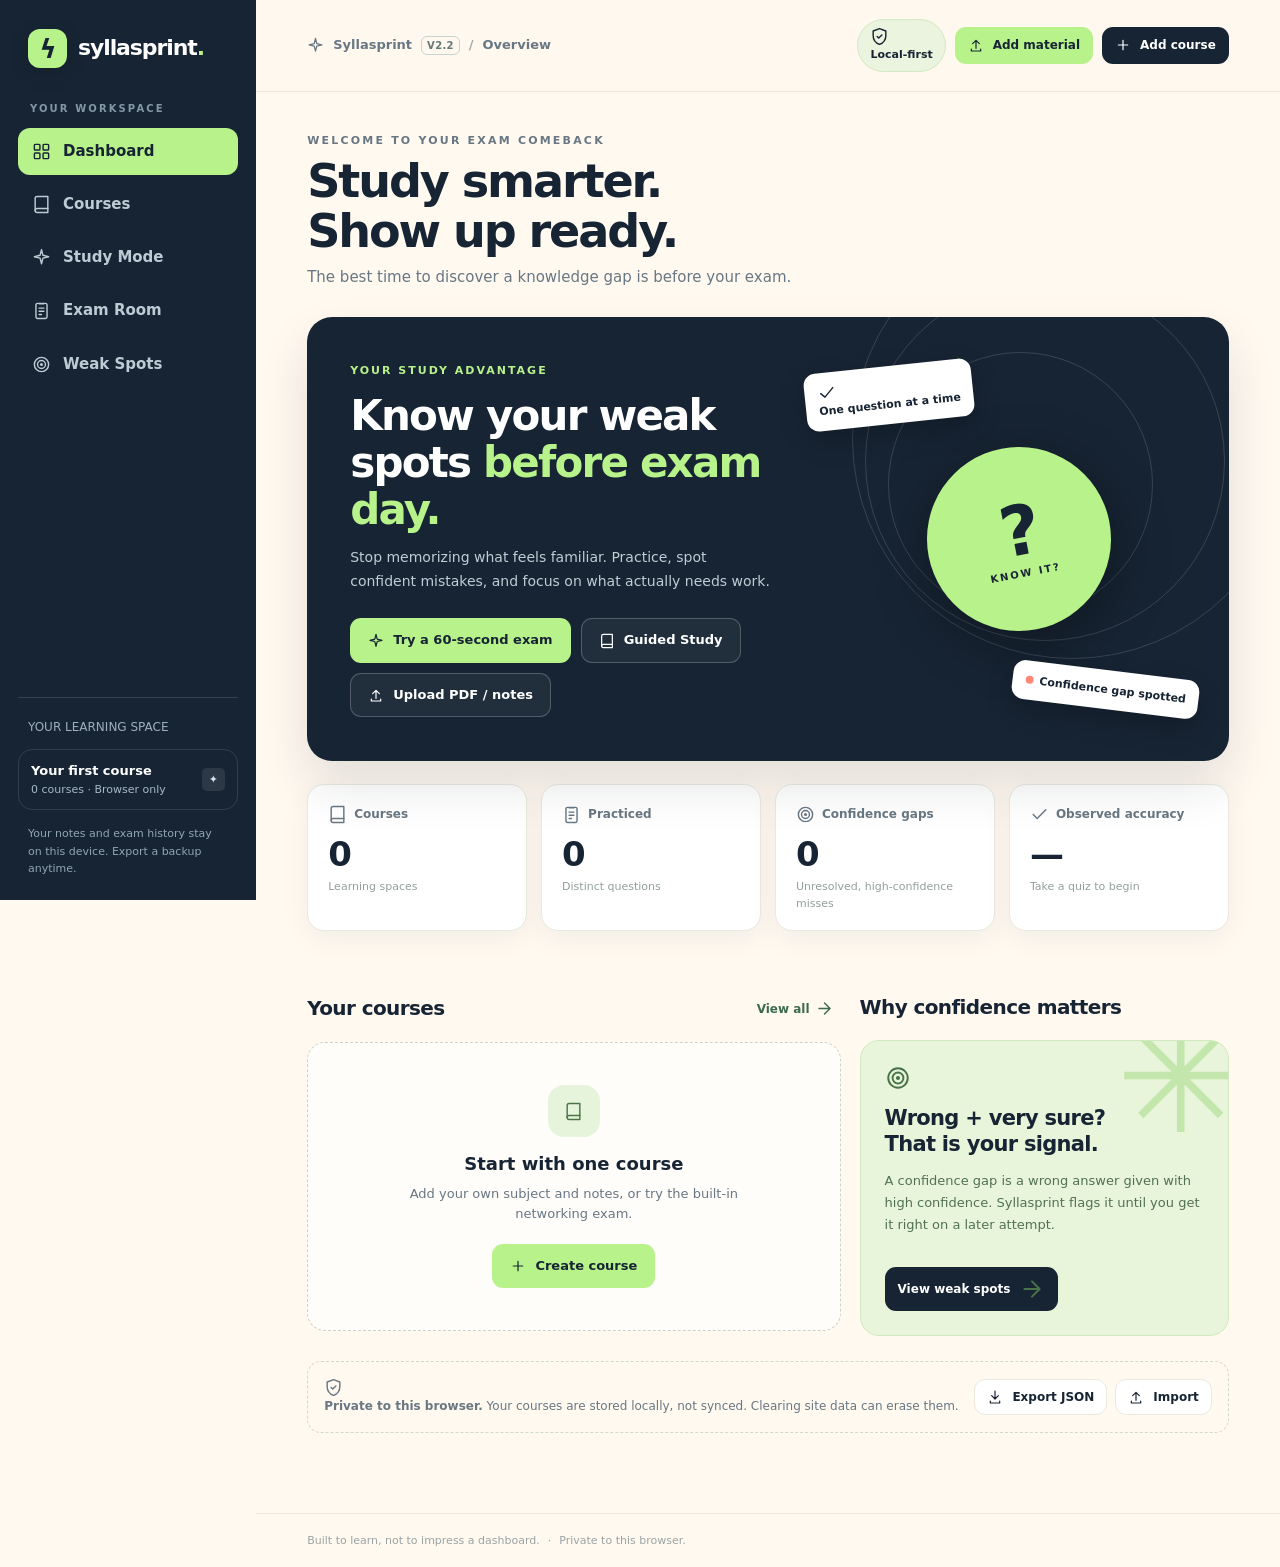
==== commit be41c65d: "Integrate guided study flow: index.html" ====
--- a/index.html
+++ b/index.html
@@ -7,10 +7,11 @@
   <meta name="description" content="Syllasprint turns your notes into meaningful exam practice, flags confident mistakes, and helps you improve." />
   <title>Syllasprint — Know it before exam day.</title>
   <link rel="icon" href="data:image/svg+xml,%3Csvg xmlns='http://www.w3.org/2000/svg' viewBox='0 0 64 64'%3E%3Crect width='64' height='64' rx='17' fill='%23172433'/%3E%3Cpath d='M34 9 15 36h17l-4 19 21-30H32z' fill='%23b8f28b'/%3E%3C/svg%3E" />
-  <link rel="stylesheet" href="css/style.css?v=20261106-1640" />
-  <script defer src="js/core.js?v=20261106-1640"></script>
-  <script defer src="js/lecture.js?v=20261106-1640"></script>
-  <script defer src="js/app.js?v=20261106-1640"></script>
+  <link rel="stylesheet" href="css/style.css?v=20261106-1700" />
+  <script defer src="js/core.js?v=20261106-1700"></script>
+  <script defer src="js/lecture.js?v=20261106-1700"></script>
+  <script defer src="js/guide.js?v=20261106-1700"></script>
+  <script defer src="js/app.js?v=20261106-1700"></script>
 </head>
 <body>
   <div id="app">
--- a/css/style.css
+++ b/css/style.css
@@ -1,8 +1,12 @@
 :root{--ink:#172433;--ink-2:#253849;--paper:#fff9f0;--surface:#fff;--surface-2:#f6f5ef;--muted:#687783;--line:#e9e9e1;--mint:#b8f28b;--mint-dark:#366b3b;--coral:#ff8876;--coral-bg:#fff0ec;--yellow:#ffe7a4;--shadow:0 8px 30px rgba(23,36,51,.055);--radius:20px;--font:Inter,ui-sans-serif,system-ui,-apple-system,BlinkMacSystemFont,"Segoe UI",sans-serif}*{box-sizing:border-box}html{scroll-behavior:smooth}body{margin:0;background:var(--paper);color:var(--ink);font-family:var(--font);font-size:15px;line-height:1.55}button,input,textarea,select{font:inherit}button{cursor:pointer}button:disabled{opacity:.44;cursor:not-allowed}a{color:inherit;text-decoration:none}a:focus-visible,button:focus-visible,input:focus-visible,textarea:focus-visible,select:focus-visible{outline:3px solid #77b6f5;outline-offset:3px}svg{display:block;flex:none}.icon{width:19px;height:19px;stroke:currentColor;stroke-width:1.8;fill:none;stroke-linecap:round;stroke-linejoin:round}#app{display:flex;min-height:100vh}.sidebar{position:sticky;top:0;align-self:flex-start;display:flex;flex-direction:column;justify-content:space-between;height:100vh;width:256px;min-width:256px;background:var(--ink);color:#dae2e7;padding:29px 18px 22px;z-index:3}.logo{display:flex;align-items:center;gap:11px;color:#fff;font-size:22px;font-weight:850;letter-spacing:-1.1px;padding:0 10px}.logo-mark{display:grid;place-items:center;width:39px;height:39px;border-radius:12px;background:var(--mint);color:var(--ink);font-size:26px;font-weight:900;box-shadow:0 6px 20px #0002}.sidebar-small{padding:0 12px;margin:33px 0 11px;font-size:10px;letter-spacing:2.1px;color:#8497a5;font-weight:800}.side-nav{display:grid;gap:6px}.nav-link{width:100%;display:flex;align-items:center;gap:12px;text-align:left;background:transparent;color:#bdcbd4;border:0;border-radius:12px;padding:12px 14px;font-weight:650;transition:background .2s,color .2s}.nav-link:hover{color:#fff;background:#ffffff0d}.nav-link.active{color:var(--ink);background:var(--mint)}.sidebar-foot{border-top:1px solid #ffffff20;padding-top:20px}.sidebar-foot .quick-label{color:#9db0b9;font-size:12px;margin:0 0 12px 10px}.sidebar-foot .side-course{padding:11px 12px;border:1px solid #ffffff1e;border-radius:14px;display:flex;align-items:center;justify-content:space-between;gap:8px;margin-bottom:15px}.side-course strong{display:block;font-size:13px;color:white;white-space:nowrap;overflow:hidden;text-overflow:ellipsis;max-width:165px}.side-course small{display:block;color:#a7b9c5;font-size:11px}.side-stamp{font-size:11px;padding:3px 7px;border-radius:5px;background:#ffffff18}.side-note{font-size:11px;color:#91a5b1;line-height:1.6;padding:0 10px}.main-shell{width:calc(100% - 256px);min-width:0;display:flex;flex-direction:column}.topbar{height:92px;padding:0 clamp(24px,4vw,72px);display:flex;align-items:center;justify-content:space-between;gap:16px;border-bottom:1px solid var(--line);background:rgba(255,249,240,.9)}.topbar-left{display:flex;align-items:center;gap:9px;color:var(--muted);font-size:13px;font-weight:650}.topbar-left .icon{width:17px;height:17px}.topbar-actions{display:flex;gap:10px;align-items:center}.top-chip{font-size:11px;font-weight:750;color:var(--ink);background:#eaf4df;border:1px solid #d3e9c2;border-radius:99px;padding:7px 12px}.page-content{width:min(1180px,100%);margin:0 auto;padding:40px clamp(24px,4vw,72px) 80px;flex:1}.site-footer{border-top:1px solid var(--line);color:#9aa3a3;font-size:11px;padding:18px clamp(24px,4vw,72px);display:flex;gap:8px}.eyebrow{font-size:11px;font-weight:850;letter-spacing:2.2px;text-transform:uppercase;color:var(--muted)}.page-heading{display:flex;align-items:flex-end;justify-content:space-between;gap:18px;margin-bottom:27px}.page-heading h1{font-size:clamp(31px,3.6vw,48px);line-height:1.09;letter-spacing:-2.1px;margin:7px 0 10px;font-weight:860}.page-heading p{color:var(--muted);margin:0;max-width:600px}.page-heading .right{display:flex;gap:10px;align-items:center}.btn{display:inline-flex;align-items:center;justify-content:center;gap:9px;border:1px solid transparent;background:var(--ink);color:white;border-radius:11px;padding:11px 17px;font-weight:780;font-size:13px;white-space:nowrap;transition:transform .16s,background .16s,border-color .16s}.btn:hover:not(:disabled){transform:translateY(-1px);background:var(--ink-2)}.btn .icon{width:16px;height:16px}.btn-mint{background:var(--mint);color:var(--ink)}.btn-mint:hover:not(:disabled){background:#a3e776}.btn-light{background:white;color:var(--ink);border-color:var(--line)}.btn-light:hover:not(:disabled){background:#f9f9f5}.btn-ghost{background:transparent;color:var(--ink);border-color:var(--line)}.btn-ghost:hover:not(:disabled){background:#fff}.btn-danger{background:#fff0ec;border-color:#ffd3c9;color:#a4372b}.btn-danger:hover:not(:disabled){background:#ffe1d8}.btn-sm{padding:8px 12px;font-size:12px}.btn-full{width:100%}.icon-button{border:1px solid var(--line);background:#fff;border-radius:11px;display:inline-grid;place-items:center;width:38px;height:38px;color:var(--ink)}.icon-button:hover{background:var(--surface-2)}.hero{background:var(--ink);border-radius:25px;min-height:308px;display:grid;grid-template-columns:1.2fr 1fr;overflow:hidden;position:relative;color:#fff;box-shadow:0 24px 50px rgba(23,36,51,.12)}.hero-text{padding:45px 10px 44px 43px;position:relative;z-index:1}.hero-kicker{color:var(--mint);letter-spacing:2px;text-transform:uppercase;font-size:11px;font-weight:850}.hero h2{font-size:clamp(27px,3.5vw,42px);letter-spacing:-1.8px;line-height:1.12;margin:13px 0 13px;max-width:490px}.hero p{max-width:420px;color:#bfcdd4;margin:0 0 25px;font-size:14px;line-height:1.7}.hero-actions{display:flex;gap:10px;flex-wrap:wrap}.hero-outline{background:#ffffff0c;border-color:#ffffff38;color:white}.hero-outline:hover:not(:disabled){background:#ffffff24}.hero-art{position:relative;min-height:285px;display:flex;align-items:center;justify-content:center}.orbit{position:absolute;border:1px solid #ffffff25;border-radius:50%;width:265px;height:265px;right:18%;top:8%}.orbit:nth-child(2){width:360px;height:360px;right:1%;top:-8%}.orbit:nth-child(3){width:440px;height:440px;right:-15%;top:-22%}.hero-core{z-index:1;width:184px;height:184px;border-radius:50%;background:var(--mint);display:flex;align-items:center;justify-content:center;flex-direction:column;color:var(--ink);transform:rotate(-11deg);box-shadow:0 14px 58px #0005}.hero-core span{font-size:69px;line-height:1;font-weight:900;letter-spacing:-6px}.hero-core small{font-weight:900;font-size:10px;letter-spacing:2px;text-transform:uppercase}.hero-floating{position:absolute;background:#fff;border-radius:12px;box-shadow:0 10px 28px #0003;padding:11px 13px;color:var(--ink);z-index:2;font-size:11px;font-weight:790}.hero-floating.one{left:-5px;top:49px;transform:rotate(-6deg)}.hero-floating.two{right:7%;bottom:52px;transform:rotate(7deg)}.float-dot{display:inline-block;width:8px;height:8px;border-radius:50%;background:var(--coral);margin-right:6px}.stats-grid{display:grid;grid-template-columns:repeat(4,minmax(0,1fr));gap:14px;margin:23px 0 31px}.stat{background:#fff;border:1px solid var(--line);border-radius:17px;padding:20px 20px 18px;box-shadow:var(--shadow)}.stat .stat-label{font-size:12px;color:var(--muted);font-weight:670;display:flex;gap:7px;align-items:center}.stat .stat-number{font-weight:850;font-size:34px;letter-spacing:-1.5px;line-height:1.25;margin:9px 0 3px}.stat .stat-foot{font-size:11px;color:#91a09c}.section-head{display:flex;align-items:center;justify-content:space-between;gap:12px;margin:30px 0 17px}.section-head h2{font-size:20px;font-weight:830;letter-spacing:-.6px;margin:0}.text-link{border:0;background:transparent;color:#3b6a4d;font-size:12px;font-weight:800;display:inline-flex;gap:5px;align-items:center;padding:7px}.text-link:hover{text-decoration:underline}.two-col{display:grid;grid-template-columns:1.3fr .9fr;gap:19px}.card{background:var(--surface);border:1px solid var(--line);border-radius:19px;padding:23px;box-shadow:var(--shadow)}.card h3{margin:0 0 8px;letter-spacing:-.45px}.card p{margin:0;color:var(--muted)}.course-list{display:grid;gap:11px}.course-row{border:1px solid var(--line);border-radius:14px;padding:17px;display:flex;align-items:center;justify-content:space-between;gap:14px;background:white}.course-row:hover{border-color:#c5d3c0}.course-left{display:flex;gap:13px;align-items:center;min-width:0}.course-icon{height:45px;width:45px;border-radius:13px;display:grid;place-items:center;background:#e8f4dd;color:#3c6942;flex:none}.course-icon.warm{background:#fff0db;color:#b87727}.course-icon.blue{background:#e5f0ff;color:#4d77a0}.course-title{font-size:14px;font-weight:800;overflow:hidden;text-overflow:ellipsis;white-space:nowrap}.course-meta{font-size:11px;color:var(--muted);margin-top:3px}.course-actions{display:flex;align-items:center;gap:8px;flex:none}.tag{display:inline-flex;border-radius:99px;background:#eff1ed;padding:5px 9px;color:#5f706c;font-size:10px;font-weight:800;white-space:nowrap}.tag-mint{background:#e3f5d8;color:#386c38}.tag-coral{background:#fff0eb;color:#a84034}.tag-yellow{background:#fff3d7;color:#967225}.tip-card{background:#e8f5db;border:1px solid #d1e9bf;border-radius:19px;padding:24px;position:relative;overflow:hidden}.tip-card .icon{color:#487348;width:26px;height:26px}.tip-card h3{margin:15px 0 8px;font-size:21px;line-height:1.2;letter-spacing:-.7px}.tip-card p{font-size:13px;color:#527154;line-height:1.7}.tip-card .btn{margin-top:18px}.tip-card:after{content:'✳';position:absolute;color:#c2e6ab;font-size:155px;top:-82px;right:-18px;pointer-events:none}.empty{padding:42px 22px;text-align:center;border:1px dashed #cbd3c8;border-radius:18px;background:#ffffffaf}.empty-icon{margin:auto auto 13px;display:grid;place-items:center;width:52px;height:52px;background:#e7f4dc;border-radius:16px;color:#4c7446}.empty h3{margin:5px 0;font-size:18px}.empty p{color:var(--muted);margin:6px auto 19px;max-width:380px;font-size:13px}.library-grid{display:grid;grid-template-columns:repeat(3,minmax(0,1fr));gap:16px}.library-card{background:#fff;border:1px solid var(--line);border-radius:18px;padding:20px;min-height:176px;display:flex;flex-direction:column;justify-content:space-between;gap:20px;box-shadow:var(--shadow)}.library-card:hover{border-color:#c6d6c4}.library-card h3{margin:12px 0 6px;line-height:1.35;letter-spacing:-.4px}.library-card p{font-size:12px;color:var(--muted);margin:0}.library-card .bottom{display:flex;align-items:center;justify-content:space-between;gap:10px}.data-note{margin-top:25px;border:1px dashed #d2d7ce;border-radius:14px;padding:16px;display:flex;justify-content:space-between;align-items:center;gap:14px;font-size:12px;color:var(--muted);flex-wrap:wrap}.split-actions{display:flex;flex-wrap:wrap;gap:8px}.field{display:grid;gap:6px;margin-bottom:15px}.field label{font-weight:760;font-size:12px;color:var(--ink)}.field input,.field select,.field textarea,.search-box{background:white;border:1px solid #d6dcd7;border-radius:10px;padding:11px 12px;outline:none;width:100%;color:var(--ink)}.field textarea{min-height:105px;resize:vertical;line-height:1.6}.field input:focus,.field textarea:focus,.field select:focus,.search-box:focus{border-color:#6e9f81;box-shadow:0 0 0 3px #addec045}.hint{font-size:11px;color:var(--muted);line-height:1.55}.field-grid{display:grid;grid-template-columns:1fr 1fr;gap:13px}.filter-row{display:flex;gap:11px;align-items:center;flex-wrap:wrap;margin:18px 0}.filter-row select,.filter-row input{min-height:42px;border:1px solid #d6dcd7;border-radius:10px;padding:9px 12px;background:#fff;color:var(--ink);max-width:270px}.chip-row{display:flex;flex-wrap:wrap;gap:8px}.pill{border:1px solid #dbe2d6;background:white;color:#57715e;padding:8px 13px;border-radius:99px;font-size:12px;font-weight:700}.pill.active{background:var(--ink);border-color:var(--ink);color:white}.question-list{display:grid;gap:11px}.question-row{border:1px solid var(--line);background:#fff;border-radius:15px;padding:17px;display:flex;justify-content:space-between;align-items:flex-start;gap:15px}.question-row h3{font-size:14px;letter-spacing:-.1px;margin:6px 0}.question-row p{font-size:11px;color:var(--muted);margin:0}.q-right{display:flex;gap:6px;align-items:center;flex:none}.quiz-shell{max-width:810px;margin:0 auto}.quiz-head{display:flex;justify-content:space-between;align-items:center;gap:14px;margin-bottom:19px}.quiz-progress{height:7px;border-radius:99px;background:#e8e8dd;overflow:hidden;margin-bottom:30px}.quiz-progress>div{height:100%;border-radius:99px;background:#6ab86c;transition:width .22s}.quiz-card{background:white;border:1px solid var(--line);border-radius:23px;padding:clamp(22px,4vw,42px);box-shadow:0 16px 45px #1724330a}.quiz-card h2{font-size:clamp(21px,2.6vw,29px);line-height:1.35;letter-spacing:-.8px;margin:15px 0 22px}.answer-list{display:grid;gap:10px}.answer-option{width:100%;display:flex;align-items:center;text-align:left;gap:13px;padding:15px 16px;background:#fff;border:1.5px solid #e2e6df;border-radius:13px;color:var(--ink);font-weight:620;transition:border-color .16s,background .16s}.answer-option:not(:disabled):hover{border-color:#91bb86;background:#f8fbf6}.answer-option.selected{border-color:#639e64;background:#f1faec}.answer-option.correct{border-color:#72b47a;background:#ecf8ec}.answer-option.wrong{border-color:var(--coral);background:#fff0ec}.option-letter{width:28px;height:28px;border:1px solid #d5ddd2;border-radius:8px;display:grid;place-items:center;font-size:11px;flex:none;font-weight:850}.answer-option.selected .option-letter{background:var(--ink);color:white;border-color:var(--ink)}.confidence-title{font-weight:820;font-size:13px;margin:23px 0 10px}.confidence-row{display:grid;grid-template-columns:repeat(3,1fr);gap:9px}.confidence-option{border:1px solid #e1e5df;border-radius:11px;padding:11px 8px;background:white;font-weight:750;color:var(--muted);font-size:12px}.confidence-option.selected{background:#eaf7df;color:#395f37;border-color:#8db881}.confidence-option:hover:not(:disabled){border-color:#9db99b}.quiz-actions{display:flex;justify-content:space-between;gap:12px;margin-top:27px}.feedback{border-radius:15px;background:#edf8e9;border:1px solid #c8eac0;padding:19px;margin-top:22px}.feedback.error{background:#fff1ec;border-color:#ffd6cc}.feedback h3{font-size:17px;margin:0 0 6px}.feedback p{margin:0;color:#526357;font-size:13px;line-height:1.65}.feedback.error p{color:#80544b}.feedback .answer-note{margin:11px 0 0;padding-top:11px;border-top:1px solid #0001;font-size:12px}.feedback .gap-alert{display:inline-flex;align-items:center;gap:6px;background:#fff;border-radius:9px;padding:9px 11px;color:#a63f33;font-size:12px;font-weight:800;margin-top:12px}.result-banner{background:var(--ink);color:white;padding:36px;border-radius:22px;display:grid;grid-template-columns:1fr auto;gap:20px;align-items:center;margin-bottom:23px}.result-banner h2{font-size:34px;letter-spacing:-1.1px;margin:8px 0}.result-banner p{color:#bdccd4;margin:0}.result-number{height:110px;width:110px;display:grid;place-items:center;border-radius:50%;border:11px solid var(--mint);font-weight:850;font-size:24px}.weak-grid{display:grid;gap:12px}.weak-item{background:white;border:1px solid var(--line);border-radius:16px;padding:18px;display:flex;justify-content:space-between;gap:17px;align-items:center}.weak-item h3{font-size:14px;margin:8px 0 3px}.weak-item p{font-size:11px;color:var(--muted);margin:0}.callout{padding:18px;border:1px solid #e6dec8;background:#fff8e8;border-radius:14px;color:#776338;font-size:13px}.mini-grid{display:grid;grid-template-columns:1fr 1fr;gap:14px}.mini-grid .card{padding:20px}.mini-grid h3{font-size:15px}.mini-grid p{font-size:12px;line-height:1.65}.steps{display:flex;gap:12px;flex-wrap:wrap}.step{padding:9px 12px;border-radius:9px;background:#fff;border:1px solid var(--line);font-size:11px;font-weight:750}.notice{font-size:12px;color:var(--muted);border-radius:12px;border:1px dashed #cdd7cb;padding:12px 14px}.app-dialog{border:0;padding:0;max-height:min(92vh,940px);overflow:auto;width:min(615px,calc(100vw - 24px));border-radius:20px;box-shadow:0 30px 100px #0d203555;background:white;color:var(--ink)}.app-dialog::backdrop{background:#14243399;backdrop-filter:blur(3px)}.modal-inner{padding:29px}.modal-heading{display:flex;align-items:center;justify-content:space-between;gap:13px;margin-bottom:22px}.modal-heading h2{margin:0;line-height:1.1;font-size:25px;letter-spacing:-.8px}.modal-footer{display:flex;justify-content:flex-end;flex-wrap:wrap;gap:9px;padding-top:5px}.input-pair{display:grid;grid-template-columns:1fr 1fr;gap:12px}.hidden{display:none!important}.mobile-nav{display:none}.toast-region{position:fixed;z-index:100;bottom:20px;right:22px;display:grid;gap:8px;pointer-events:none}.toast{background:var(--ink);color:white;border-radius:12px;max-width:360px;box-shadow:0 12px 40px #0003;padding:13px 17px;font-size:13px;font-weight:700}.toast.error{background:#9e3e33}.noscript{position:fixed;inset:0;background:#fff;padding:60px;z-index:999}.sr-only{position:absolute;width:1px;height:1px;padding:0;margin:-1px;overflow:hidden;clip:rect(0,0,0,0);white-space:nowrap;border:0}@media(max-width:1100px){.sidebar{width:216px;min-width:216px}.main-shell{width:calc(100% - 216px)}.stats-grid{grid-template-columns:repeat(2,minmax(0,1fr))}.library-grid{grid-template-columns:repeat(2,minmax(0,1fr))}.hero-text{padding:38px 0 38px 32px}.hero-core{width:154px;height:154px}.hero-core span{font-size:60px}}@media(max-width:760px){#app{display:block}.sidebar{display:none}.main-shell{width:100%}.topbar{height:71px;padding:0 18px}.topbar .top-chip{display:none}.page-content{padding:25px 18px 103px}.site-footer{padding:18px;margin-bottom:61px}.page-heading{align-items:flex-start;flex-direction:column;gap:13px;margin-bottom:21px}.page-heading h1{font-size:33px;letter-spacing:-1.4px}.page-heading p{font-size:13px}.hero{grid-template-columns:1fr;min-height:auto}.hero-text{padding:31px 25px 27px}.hero h2{font-size:32px}.hero p{font-size:12px}.hero-art{display:none}.stats-grid{gap:10px;margin:16px 0 25px}.stat{padding:15px}.stat .stat-number{font-size:29px}.two-col{grid-template-columns:1fr}.library-grid{grid-template-columns:1fr}.mobile-nav{position:fixed;bottom:0;left:0;right:0;z-index:7;display:grid;grid-template-columns:repeat(4,1fr);height:70px;background:#fff;border-top:1px solid var(--line);box-shadow:0 -3px 16px #12233310;padding-bottom:env(safe-area-inset-bottom)}.mobile-nav .mob-link{border:0;background:transparent;display:grid;place-items:center;align-content:center;gap:3px;font-size:10px;color:#7b898c;font-weight:750}.mobile-nav .mob-link .icon{width:21px;height:21px}.mobile-nav .mob-link.active{color:#356d3b}.field-grid{grid-template-columns:1fr}.result-banner{padding:24px}.result-banner h2{font-size:26px}.result-number{width:76px;height:76px;font-size:19px;border-width:7px}.weak-item{align-items:flex-start;flex-direction:column}.question-row{flex-direction:column}.q-right{width:100%;justify-content:flex-end}.input-pair{grid-template-columns:1fr}.quiz-card{padding:21px}.quiz-actions .btn{padding:11px}.topbar-actions .btn{padding:9px 12px}.data-note{align-items:flex-start;flex-direction:column}}@media(max-width:390px){.stats-grid{grid-template-columns:1fr 1fr}.stat .stat-label{font-size:10px}.stat .stat-number{font-size:27px}.hero-actions{flex-direction:column;align-items:stretch}.page-heading .right{width:100%;flex-wrap:wrap}.confidence-option{font-size:11px;padding:10px 2px}.logo{font-size:19px}}@media(prefers-reduced-motion:reduce){*,*:before,*:after{transition:none!important;scroll-behavior:auto!important;animation:none!important}}
 
 .import-status{margin-top:10px;padding:10px 13px;border-radius:10px;background:#f1f7f1;color:#244034;font-size:12px;line-height:1.6;border:1px solid #dbe8dc}.victory-note{margin:20px 0;padding:18px 20px;border-radius:14px;background:#e5f4d8;border:1px solid #b6d79a;color:#254429;display:flex;align-items:center;gap:12px;line-height:1.5}.victory-note svg{flex:0 0 24px}
+
 /* Clearly visible course-material upload, with compact navigation on phones. */
 .build-version{display:inline-flex;align-items:center;border:1px solid #c8d3d3;border-radius:6px;padding:1px 5px;font-size:10px;color:#647875;font-weight:800;letter-spacing:.3px}
 .upload-short{display:none}.topbar-upload{white-space:nowrap}.material-intro{background:#f4f9ed;border:1px solid #dbe9d1;border-radius:12px;padding:13px 16px;margin-bottom:17px}.material-intro p{font-size:13px;line-height:1.6;margin:9px 0 0;color:#385147}.upload-panel{background:#fbfcfa;border:2px dashed #94b78b;border-radius:15px;padding:16px;margin-bottom:20px}.upload-panel-title{display:flex;align-items:center;gap:10px;margin:0 0 12px;font-size:16px}.upload-panel .field{margin-bottom:8px}.upload-panel input[type=file]{padding:12px;background:white}.upload-panel input[type=file]::file-selector-button{border:0;border-radius:8px;padding:10px 14px;background:#172433;color:white;font-weight:750;cursor:pointer;margin-right:12px}.upload-panel .import-status{margin-top:12px}.topbar-actions{gap:9px}
 @media(max-width:760px){.topbar .build-version{display:none}.topbar-upload .upload-label{display:none}.topbar-upload .upload-short{display:inline}.topbar .topbar-left{font-size:12px}.topbar .topbar-actions{gap:5px}.topbar .topbar-actions .btn{font-size:11px;padding:9px 9px}.modal-inner{padding:20px}.upload-panel{padding:14px}.material-intro p{font-size:12px}}
 @media(max-width:460px){.topbar-actions>.btn:not(.topbar-upload){display:none}}
+
+/* Guided Study: independent source-grounded learning rounds */
+.guide-page{max-width:1100px;margin:0 auto}.guide-page>h1{font-size:clamp(30px,4vw,45px);letter-spacing:-.045em;margin:8px 0 10px;line-height:1.15}.guide-lead{font-size:16px;color:var(--muted);max-width:720px;margin:0 0 25px}.guide-rounds{display:grid;grid-template-columns:repeat(5,minmax(0,1fr));gap:10px;margin:24px 0 26px}.guide-round{background:var(--surface);border:1px solid var(--line);border-radius:14px;padding:17px 14px;min-height:135px;display:flex;flex-direction:column;gap:6px}.guide-round span{color:#608a58;font-weight:900;letter-spacing:1px}.guide-round strong{font-size:15px}.guide-round small{color:var(--muted);font-size:12px;line-height:1.4}.guide-select{max-width:700px;margin-bottom:28px}.guide-select .btn{margin-top:8px}.guide-history{margin-top:30px}.guide-history-row{display:flex;justify-content:space-between;align-items:center;gap:18px;padding:17px 19px;border-bottom:1px solid var(--line);background:var(--surface)}.guide-history-row:first-of-type{border-radius:14px 14px 0 0}.guide-history-row:last-of-type{border-radius:0 0 14px 14px}.guide-history-row p{margin:4px 0 0;color:var(--muted);font-size:12px}.guide-breadcrumb{display:flex;align-items:center;gap:18px;margin-bottom:24px;color:var(--muted);font-size:12px;min-width:0}.guide-breadcrumb span{white-space:nowrap;overflow:hidden;text-overflow:ellipsis}.guide-steps{display:grid;grid-template-columns:repeat(5,minmax(0,1fr));gap:8px}.guide-step{display:flex;align-items:center;gap:6px;color:#829096;font-size:12px;font-weight:750;border:1px solid var(--line);background:#fff;border-radius:10px;padding:8px}.guide-step span{display:grid;place-items:center;flex:none;border-radius:100%;width:22px;height:22px;background:#eef1ec;color:#5b7174;font-size:11px}.guide-step.current{color:var(--ink);border-color:#87ad7c;background:#e8f5df}.guide-step.complete{color:#376b40;background:#f2f8ee}.guide-step.complete span{background:#b8f28b;color:#172433}.guide-progress{margin:13px 0 21px}.guide-session-head{display:flex;align-items:center;justify-content:space-between;gap:18px;margin-bottom:18px}.guide-session-head h1{font-size:32px;letter-spacing:-1.2px;margin:5px 0}.guide-session-head p{margin:0;color:var(--muted)}.guide-lesson{max-width:820px;margin:0 auto;padding:clamp(19px,4vw,36px)}.guide-lesson h2{font-size:24px;line-height:1.3;margin:15px 0}.guide-lesson>.btn,.guide-reference+.btn{margin-top:17px}.guide-quote{margin:18px 0 20px;background:#f5f9ee;border-left:4px solid #8ebf6f;padding:20px 22px;line-height:1.75;white-space:pre-wrap;overflow-wrap:anywhere;border-radius:0 10px 10px 0}.guide-code{padding:19px;background:#172433;color:#e5f8df;white-space:pre-wrap;word-break:break-word;overflow:auto;border-radius:12px;font-size:13px;line-height:1.6}.guide-reference{margin:18px 0;padding:20px;background:#f5f8f5;border:1px solid #dce9d5;border-radius:13px;overflow-wrap:anywhere}.guide-reference pre{white-space:pre-wrap;overflow-wrap:anywhere;font:inherit;font-size:13px;line-height:1.65;max-height:230px;overflow:auto}.guide-reference details{margin-top:13px}.guide-reference summary{cursor:pointer;font-weight:800}.guide-actions{display:flex;gap:10px;flex-wrap:wrap;margin-top:18px}.guide-report{margin:20px 0}.guide-weak p{border-bottom:1px solid var(--line);padding-bottom:10px}.guide-lesson .confidence-row{margin:13px 0 22px}.guide-lesson textarea{min-height:130px}.guide-lesson .answer-option{width:100%;text-align:left}.guide-lesson .tag{display:inline-flex}@media(max-width:900px){.guide-rounds{grid-template-columns:repeat(3,minmax(0,1fr))}.guide-round{min-height:95px}.guide-steps small{font-size:10px}}@media(max-width:760px){.mobile-nav{grid-template-columns:repeat(5,minmax(0,1fr))}.mobile-nav .mob-link{font-size:9px}.mobile-nav .mob-link .icon{width:18px;height:18px}.guide-rounds{grid-template-columns:repeat(2,minmax(0,1fr))}.guide-step{flex-direction:column;gap:3px;text-align:center;font-size:10px;padding:7px 2px}.guide-step span{width:21px;height:21px}.guide-breadcrumb{margin-bottom:15px}.guide-session-head h1{font-size:27px}.guide-lesson h2{font-size:21px}.guide-history-row{padding:13px;align-items:flex-start}.guide-history-row .btn{white-space:nowrap}}
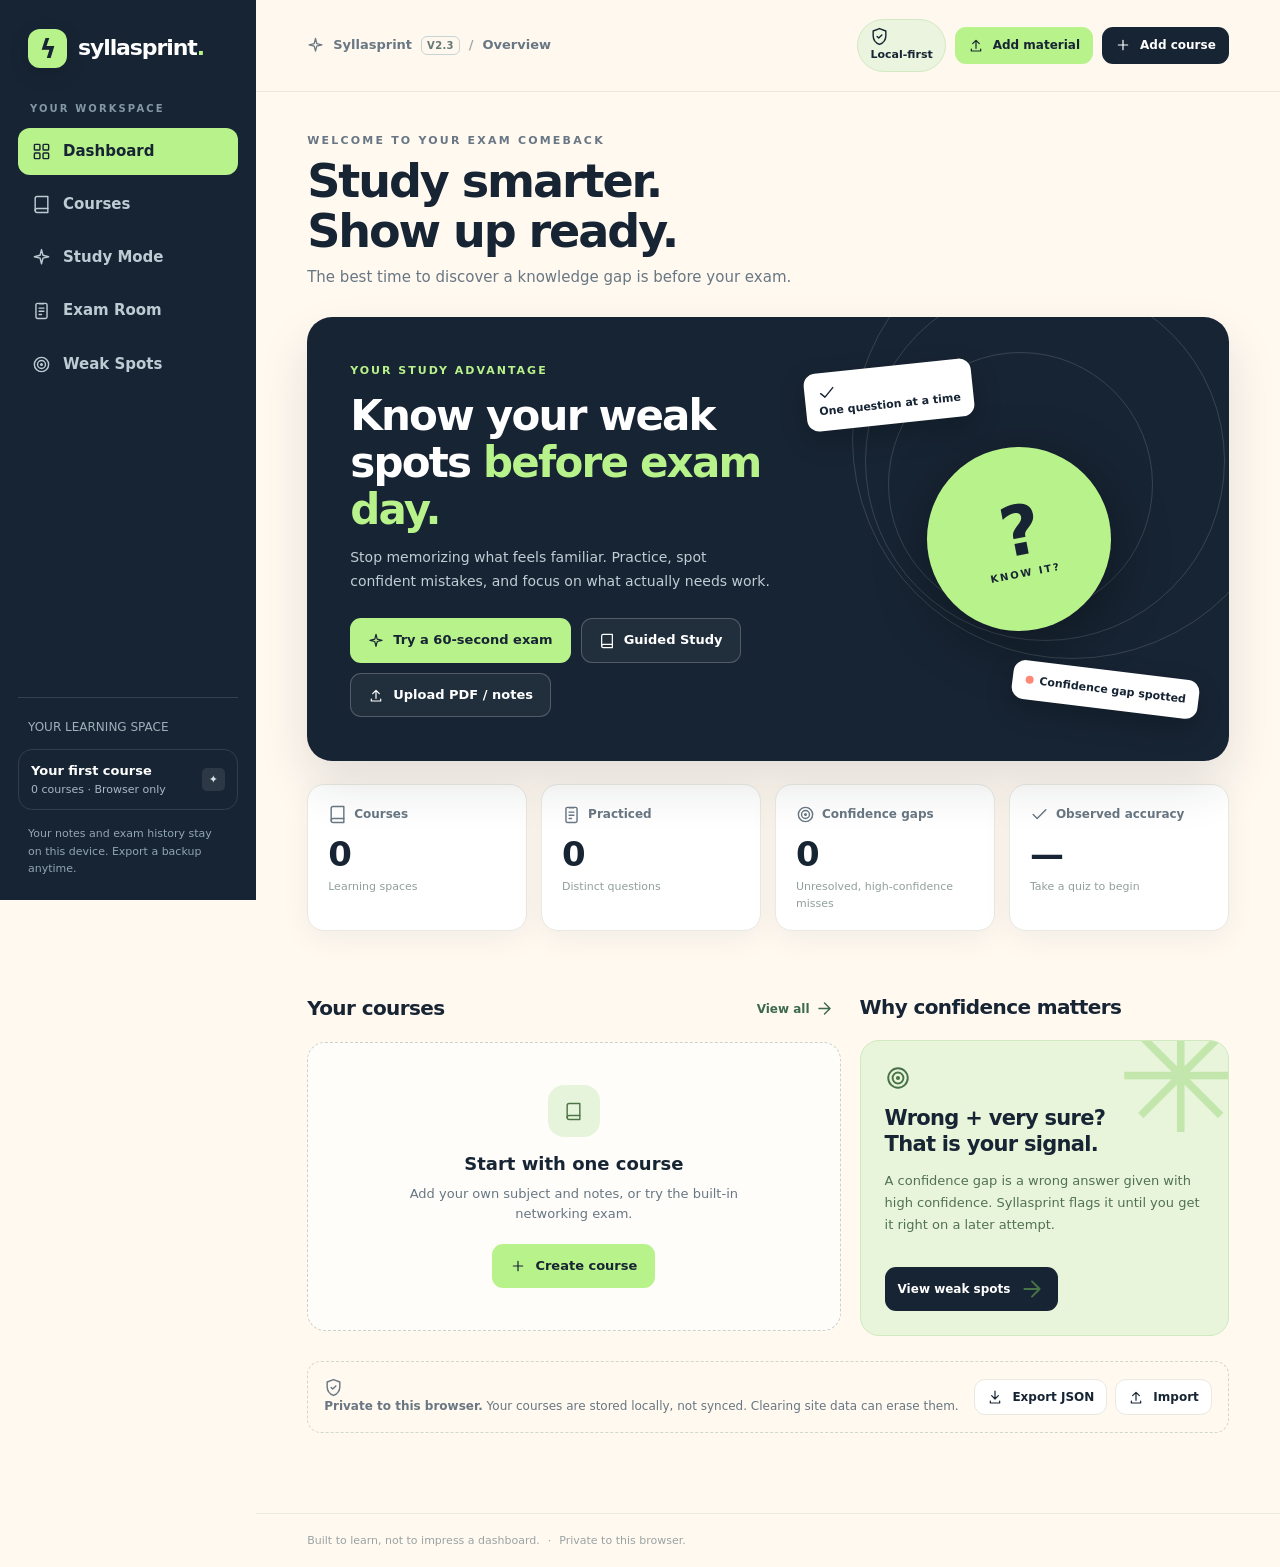
==== commit ac967017: "Guided Study V2.3 — retain written answers, autosave drafts and display study journal" ====
--- a/index.html
+++ b/index.html
@@ -7,11 +7,11 @@
   <meta name="description" content="Syllasprint turns your notes into meaningful exam practice, flags confident mistakes, and helps you improve." />
   <title>Syllasprint — Know it before exam day.</title>
   <link rel="icon" href="data:image/svg+xml,%3Csvg xmlns='http://www.w3.org/2000/svg' viewBox='0 0 64 64'%3E%3Crect width='64' height='64' rx='17' fill='%23172433'/%3E%3Cpath d='M34 9 15 36h17l-4 19 21-30H32z' fill='%23b8f28b'/%3E%3C/svg%3E" />
-  <link rel="stylesheet" href="css/style.css?v=20261106-1700" />
-  <script defer src="js/core.js?v=20261106-1700"></script>
-  <script defer src="js/lecture.js?v=20261106-1700"></script>
-  <script defer src="js/guide.js?v=20261106-1700"></script>
-  <script defer src="js/app.js?v=20261106-1700"></script>
+  <link rel="stylesheet" href="css/style.css?v=20261106-1730" />
+  <script defer src="js/core.js?v=20261106-1730"></script>
+  <script defer src="js/lecture.js?v=20261106-1730"></script>
+  <script defer src="js/guide.js?v=20261106-1730"></script>
+  <script defer src="js/app.js?v=20261106-1730"></script>
 </head>
 <body>
   <div id="app">
--- a/css/style.css
+++ b/css/style.css
@@ -9,4 +9,6 @@
 @media(max-width:460px){.topbar-actions>.btn:not(.topbar-upload){display:none}}
 
 /* Guided Study: independent source-grounded learning rounds */
-.guide-page{max-width:1100px;margin:0 auto}.guide-page>h1{font-size:clamp(30px,4vw,45px);letter-spacing:-.045em;margin:8px 0 10px;line-height:1.15}.guide-lead{font-size:16px;color:var(--muted);max-width:720px;margin:0 0 25px}.guide-rounds{display:grid;grid-template-columns:repeat(5,minmax(0,1fr));gap:10px;margin:24px 0 26px}.guide-round{background:var(--surface);border:1px solid var(--line);border-radius:14px;padding:17px 14px;min-height:135px;display:flex;flex-direction:column;gap:6px}.guide-round span{color:#608a58;font-weight:900;letter-spacing:1px}.guide-round strong{font-size:15px}.guide-round small{color:var(--muted);font-size:12px;line-height:1.4}.guide-select{max-width:700px;margin-bottom:28px}.guide-select .btn{margin-top:8px}.guide-history{margin-top:30px}.guide-history-row{display:flex;justify-content:space-between;align-items:center;gap:18px;padding:17px 19px;border-bottom:1px solid var(--line);background:var(--surface)}.guide-history-row:first-of-type{border-radius:14px 14px 0 0}.guide-history-row:last-of-type{border-radius:0 0 14px 14px}.guide-history-row p{margin:4px 0 0;color:var(--muted);font-size:12px}.guide-breadcrumb{display:flex;align-items:center;gap:18px;margin-bottom:24px;color:var(--muted);font-size:12px;min-width:0}.guide-breadcrumb span{white-space:nowrap;overflow:hidden;text-overflow:ellipsis}.guide-steps{display:grid;grid-template-columns:repeat(5,minmax(0,1fr));gap:8px}.guide-step{display:flex;align-items:center;gap:6px;color:#829096;font-size:12px;font-weight:750;border:1px solid var(--line);background:#fff;border-radius:10px;padding:8px}.guide-step span{display:grid;place-items:center;flex:none;border-radius:100%;width:22px;height:22px;background:#eef1ec;color:#5b7174;font-size:11px}.guide-step.current{color:var(--ink);border-color:#87ad7c;background:#e8f5df}.guide-step.complete{color:#376b40;background:#f2f8ee}.guide-step.complete span{background:#b8f28b;color:#172433}.guide-progress{margin:13px 0 21px}.guide-session-head{display:flex;align-items:center;justify-content:space-between;gap:18px;margin-bottom:18px}.guide-session-head h1{font-size:32px;letter-spacing:-1.2px;margin:5px 0}.guide-session-head p{margin:0;color:var(--muted)}.guide-lesson{max-width:820px;margin:0 auto;padding:clamp(19px,4vw,36px)}.guide-lesson h2{font-size:24px;line-height:1.3;margin:15px 0}.guide-lesson>.btn,.guide-reference+.btn{margin-top:17px}.guide-quote{margin:18px 0 20px;background:#f5f9ee;border-left:4px solid #8ebf6f;padding:20px 22px;line-height:1.75;white-space:pre-wrap;overflow-wrap:anywhere;border-radius:0 10px 10px 0}.guide-code{padding:19px;background:#172433;color:#e5f8df;white-space:pre-wrap;word-break:break-word;overflow:auto;border-radius:12px;font-size:13px;line-height:1.6}.guide-reference{margin:18px 0;padding:20px;background:#f5f8f5;border:1px solid #dce9d5;border-radius:13px;overflow-wrap:anywhere}.guide-reference pre{white-space:pre-wrap;overflow-wrap:anywhere;font:inherit;font-size:13px;line-height:1.65;max-height:230px;overflow:auto}.guide-reference details{margin-top:13px}.guide-reference summary{cursor:pointer;font-weight:800}.guide-actions{display:flex;gap:10px;flex-wrap:wrap;margin-top:18px}.guide-report{margin:20px 0}.guide-weak p{border-bottom:1px solid var(--line);padding-bottom:10px}.guide-lesson .confidence-row{margin:13px 0 22px}.guide-lesson textarea{min-height:130px}.guide-lesson .answer-option{width:100%;text-align:left}.guide-lesson .tag{display:inline-flex}@media(max-width:900px){.guide-rounds{grid-template-columns:repeat(3,minmax(0,1fr))}.guide-round{min-height:95px}.guide-steps small{font-size:10px}}@media(max-width:760px){.mobile-nav{grid-template-columns:repeat(5,minmax(0,1fr))}.mobile-nav .mob-link{font-size:9px}.mobile-nav .mob-link .icon{width:18px;height:18px}.guide-rounds{grid-template-columns:repeat(2,minmax(0,1fr))}.guide-step{flex-direction:column;gap:3px;text-align:center;font-size:10px;padding:7px 2px}.guide-step span{width:21px;height:21px}.guide-breadcrumb{margin-bottom:15px}.guide-session-head h1{font-size:27px}.guide-lesson h2{font-size:21px}.guide-history-row{padding:13px;align-items:flex-start}.guide-history-row .btn{white-space:nowrap}}+.guide-page{max-width:1100px;margin:0 auto}.guide-page>h1{font-size:clamp(30px,4vw,45px);letter-spacing:-.045em;margin:8px 0 10px;line-height:1.15}.guide-lead{font-size:16px;color:var(--muted);max-width:720px;margin:0 0 25px}.guide-rounds{display:grid;grid-template-columns:repeat(5,minmax(0,1fr));gap:10px;margin:24px 0 26px}.guide-round{background:var(--surface);border:1px solid var(--line);border-radius:14px;padding:17px 14px;min-height:135px;display:flex;flex-direction:column;gap:6px}.guide-round span{color:#608a58;font-weight:900;letter-spacing:1px}.guide-round strong{font-size:15px}.guide-round small{color:var(--muted);font-size:12px;line-height:1.4}.guide-select{max-width:700px;margin-bottom:28px}.guide-select .btn{margin-top:8px}.guide-history{margin-top:30px}.guide-history-row{display:flex;justify-content:space-between;align-items:center;gap:18px;padding:17px 19px;border-bottom:1px solid var(--line);background:var(--surface)}.guide-history-row:first-of-type{border-radius:14px 14px 0 0}.guide-history-row:last-of-type{border-radius:0 0 14px 14px}.guide-history-row p{margin:4px 0 0;color:var(--muted);font-size:12px}.guide-breadcrumb{display:flex;align-items:center;gap:18px;margin-bottom:24px;color:var(--muted);font-size:12px;min-width:0}.guide-breadcrumb span{white-space:nowrap;overflow:hidden;text-overflow:ellipsis}.guide-steps{display:grid;grid-template-columns:repeat(5,minmax(0,1fr));gap:8px}.guide-step{display:flex;align-items:center;gap:6px;color:#829096;font-size:12px;font-weight:750;border:1px solid var(--line);background:#fff;border-radius:10px;padding:8px}.guide-step span{display:grid;place-items:center;flex:none;border-radius:100%;width:22px;height:22px;background:#eef1ec;color:#5b7174;font-size:11px}.guide-step.current{color:var(--ink);border-color:#87ad7c;background:#e8f5df}.guide-step.complete{color:#376b40;background:#f2f8ee}.guide-step.complete span{background:#b8f28b;color:#172433}.guide-progress{margin:13px 0 21px}.guide-session-head{display:flex;align-items:center;justify-content:space-between;gap:18px;margin-bottom:18px}.guide-session-head h1{font-size:32px;letter-spacing:-1.2px;margin:5px 0}.guide-session-head p{margin:0;color:var(--muted)}.guide-lesson{max-width:820px;margin:0 auto;padding:clamp(19px,4vw,36px)}.guide-lesson h2{font-size:24px;line-height:1.3;margin:15px 0}.guide-lesson>.btn,.guide-reference+.btn{margin-top:17px}.guide-quote{margin:18px 0 20px;background:#f5f9ee;border-left:4px solid #8ebf6f;padding:20px 22px;line-height:1.75;white-space:pre-wrap;overflow-wrap:anywhere;border-radius:0 10px 10px 0}.guide-code{padding:19px;background:#172433;color:#e5f8df;white-space:pre-wrap;word-break:break-word;overflow:auto;border-radius:12px;font-size:13px;line-height:1.6}.guide-reference{margin:18px 0;padding:20px;background:#f5f8f5;border:1px solid #dce9d5;border-radius:13px;overflow-wrap:anywhere}.guide-reference pre{white-space:pre-wrap;overflow-wrap:anywhere;font:inherit;font-size:13px;line-height:1.65;max-height:230px;overflow:auto}.guide-reference details{margin-top:13px}.guide-reference summary{cursor:pointer;font-weight:800}.guide-actions{display:flex;gap:10px;flex-wrap:wrap;margin-top:18px}.guide-report{margin:20px 0}.guide-weak p{border-bottom:1px solid var(--line);padding-bottom:10px}.guide-lesson .confidence-row{margin:13px 0 22px}.guide-lesson textarea{min-height:130px}.guide-lesson .answer-option{width:100%;text-align:left}.guide-lesson .tag{display:inline-flex}@media(max-width:900px){.guide-rounds{grid-template-columns:repeat(3,minmax(0,1fr))}.guide-round{min-height:95px}.guide-steps small{font-size:10px}}@media(max-width:760px){.mobile-nav{grid-template-columns:repeat(5,minmax(0,1fr))}.mobile-nav .mob-link{font-size:9px}.mobile-nav .mob-link .icon{width:18px;height:18px}.guide-rounds{grid-template-columns:repeat(2,minmax(0,1fr))}.guide-step{flex-direction:column;gap:3px;text-align:center;font-size:10px;padding:7px 2px}.guide-step span{width:21px;height:21px}.guide-breadcrumb{margin-bottom:15px}.guide-session-head h1{font-size:27px}.guide-lesson h2{font-size:21px}.guide-history-row{padding:13px;align-items:flex-start}.guide-history-row .btn{white-space:nowrap}}
+/* V2.3 — persisted study reflections and learning journal */
+.guide-reflection{margin-top:22px;margin-bottom:18px}.guide-reflection textarea{width:100%;min-height:104px;resize:vertical}.guide-journal{margin-top:22px;padding:24px}.guide-journal .section-head{display:flex;align-items:center;justify-content:space-between;gap:10px;flex-wrap:wrap;margin-bottom:12px}.guide-journal h2{font-size:19px;margin:0}.guide-answer-entry{border:1px solid var(--line);border-radius:12px;margin:10px 0;overflow:hidden;background:#fff}.guide-answer-entry summary{cursor:pointer;display:flex;gap:15px;align-items:center;justify-content:space-between;padding:13px 16px}.guide-answer-entry summary strong{font-size:13px;color:var(--ink)}.guide-answer-entry summary span{font-size:12px;color:var(--muted);white-space:nowrap;max-width:55%;overflow:hidden;text-overflow:ellipsis}.guide-answer-entry[open] summary{border-bottom:1px solid var(--line);background:#f8fbf3}.guide-answer-prompt{padding:12px 16px 0;font-size:13px;color:var(--muted);margin:0}.guide-answer-text{padding:12px 16px 15px;white-space:pre-wrap;overflow-wrap:anywhere;margin:0;background:white;border:0;font:inherit;line-height:1.65;max-height:none}.guide-journal .hint{font-size:12px}@media(max-width:600px){.guide-journal{padding:16px}.guide-answer-entry summary{align-items:flex-start;flex-direction:column;gap:3px}.guide-answer-entry summary span{max-width:100%}}
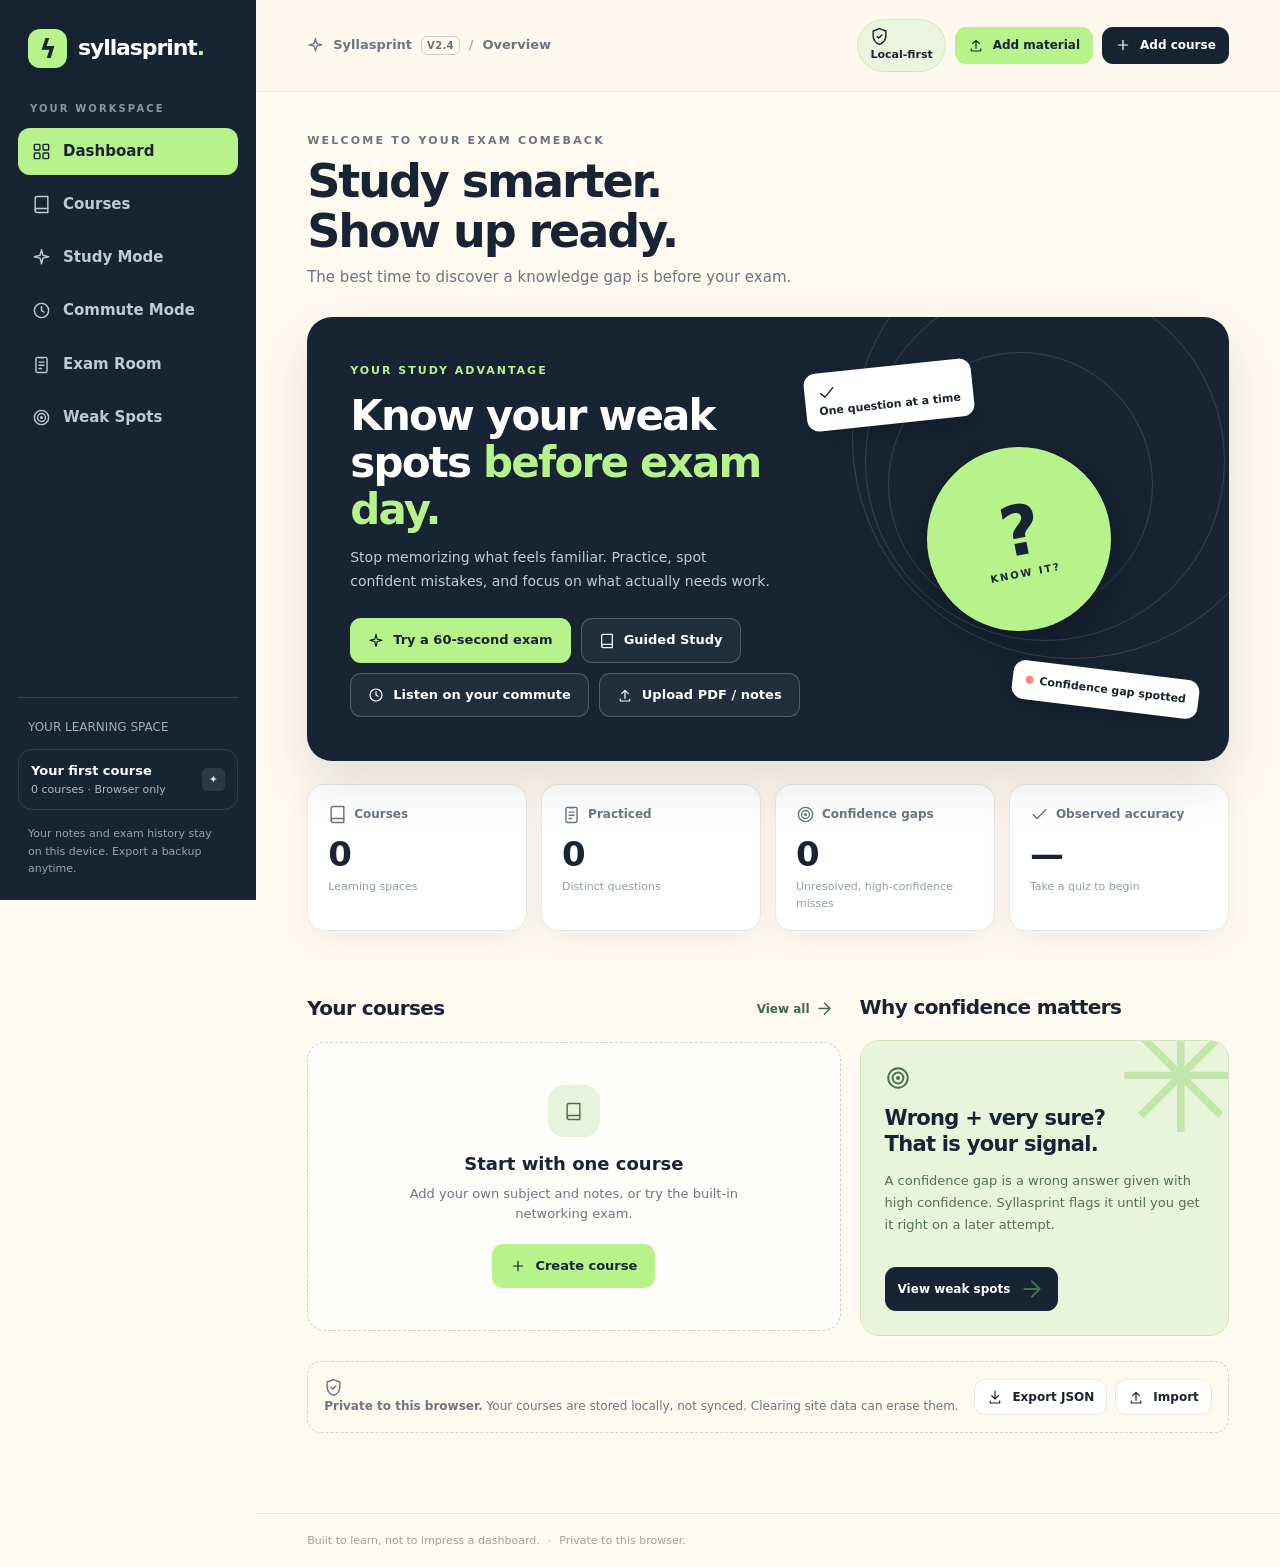
==== commit de05684d: "Load Commute Mode on desktop and mobile with cache-busted V2.4 assets" ====
--- a/index.html
+++ b/index.html
@@ -7,11 +7,12 @@
   <meta name="description" content="Syllasprint turns your notes into meaningful exam practice, flags confident mistakes, and helps you improve." />
   <title>Syllasprint — Know it before exam day.</title>
   <link rel="icon" href="data:image/svg+xml,%3Csvg xmlns='http://www.w3.org/2000/svg' viewBox='0 0 64 64'%3E%3Crect width='64' height='64' rx='17' fill='%23172433'/%3E%3Cpath d='M34 9 15 36h17l-4 19 21-30H32z' fill='%23b8f28b'/%3E%3C/svg%3E" />
-  <link rel="stylesheet" href="css/style.css?v=20261106-1730" />
-  <script defer src="js/core.js?v=20261106-1730"></script>
-  <script defer src="js/lecture.js?v=20261106-1730"></script>
-  <script defer src="js/guide.js?v=20261106-1730"></script>
-  <script defer src="js/app.js?v=20261106-1730"></script>
+  <link rel="stylesheet" href="css/style.css?v=20261107-commute1" />
+  <script defer src="js/core.js?v=20261107-commute1"></script>
+  <script defer src="js/lecture.js?v=20261107-commute1"></script>
+  <script defer src="js/guide.js?v=20261107-commute1"></script>
+  <script defer src="js/commute.js?v=20261107-commute1"></script>
+  <script defer src="js/app.js?v=20261107-commute1"></script>
 </head>
 <body>
   <div id="app">
@@ -27,4 +28,4 @@
   <div id="toast-region" class="toast-region" role="status" aria-live="polite"></div>
   <noscript><div class="noscript">Syllasprint needs JavaScript to run practice sessions and save your progress.</div></noscript>
 </body>
-</html>+</html>
--- a/css/style.css
+++ b/css/style.css
@@ -10,5 +10,11 @@
 
 /* Guided Study: independent source-grounded learning rounds */
 .guide-page{max-width:1100px;margin:0 auto}.guide-page>h1{font-size:clamp(30px,4vw,45px);letter-spacing:-.045em;margin:8px 0 10px;line-height:1.15}.guide-lead{font-size:16px;color:var(--muted);max-width:720px;margin:0 0 25px}.guide-rounds{display:grid;grid-template-columns:repeat(5,minmax(0,1fr));gap:10px;margin:24px 0 26px}.guide-round{background:var(--surface);border:1px solid var(--line);border-radius:14px;padding:17px 14px;min-height:135px;display:flex;flex-direction:column;gap:6px}.guide-round span{color:#608a58;font-weight:900;letter-spacing:1px}.guide-round strong{font-size:15px}.guide-round small{color:var(--muted);font-size:12px;line-height:1.4}.guide-select{max-width:700px;margin-bottom:28px}.guide-select .btn{margin-top:8px}.guide-history{margin-top:30px}.guide-history-row{display:flex;justify-content:space-between;align-items:center;gap:18px;padding:17px 19px;border-bottom:1px solid var(--line);background:var(--surface)}.guide-history-row:first-of-type{border-radius:14px 14px 0 0}.guide-history-row:last-of-type{border-radius:0 0 14px 14px}.guide-history-row p{margin:4px 0 0;color:var(--muted);font-size:12px}.guide-breadcrumb{display:flex;align-items:center;gap:18px;margin-bottom:24px;color:var(--muted);font-size:12px;min-width:0}.guide-breadcrumb span{white-space:nowrap;overflow:hidden;text-overflow:ellipsis}.guide-steps{display:grid;grid-template-columns:repeat(5,minmax(0,1fr));gap:8px}.guide-step{display:flex;align-items:center;gap:6px;color:#829096;font-size:12px;font-weight:750;border:1px solid var(--line);background:#fff;border-radius:10px;padding:8px}.guide-step span{display:grid;place-items:center;flex:none;border-radius:100%;width:22px;height:22px;background:#eef1ec;color:#5b7174;font-size:11px}.guide-step.current{color:var(--ink);border-color:#87ad7c;background:#e8f5df}.guide-step.complete{color:#376b40;background:#f2f8ee}.guide-step.complete span{background:#b8f28b;color:#172433}.guide-progress{margin:13px 0 21px}.guide-session-head{display:flex;align-items:center;justify-content:space-between;gap:18px;margin-bottom:18px}.guide-session-head h1{font-size:32px;letter-spacing:-1.2px;margin:5px 0}.guide-session-head p{margin:0;color:var(--muted)}.guide-lesson{max-width:820px;margin:0 auto;padding:clamp(19px,4vw,36px)}.guide-lesson h2{font-size:24px;line-height:1.3;margin:15px 0}.guide-lesson>.btn,.guide-reference+.btn{margin-top:17px}.guide-quote{margin:18px 0 20px;background:#f5f9ee;border-left:4px solid #8ebf6f;padding:20px 22px;line-height:1.75;white-space:pre-wrap;overflow-wrap:anywhere;border-radius:0 10px 10px 0}.guide-code{padding:19px;background:#172433;color:#e5f8df;white-space:pre-wrap;word-break:break-word;overflow:auto;border-radius:12px;font-size:13px;line-height:1.6}.guide-reference{margin:18px 0;padding:20px;background:#f5f8f5;border:1px solid #dce9d5;border-radius:13px;overflow-wrap:anywhere}.guide-reference pre{white-space:pre-wrap;overflow-wrap:anywhere;font:inherit;font-size:13px;line-height:1.65;max-height:230px;overflow:auto}.guide-reference details{margin-top:13px}.guide-reference summary{cursor:pointer;font-weight:800}.guide-actions{display:flex;gap:10px;flex-wrap:wrap;margin-top:18px}.guide-report{margin:20px 0}.guide-weak p{border-bottom:1px solid var(--line);padding-bottom:10px}.guide-lesson .confidence-row{margin:13px 0 22px}.guide-lesson textarea{min-height:130px}.guide-lesson .answer-option{width:100%;text-align:left}.guide-lesson .tag{display:inline-flex}@media(max-width:900px){.guide-rounds{grid-template-columns:repeat(3,minmax(0,1fr))}.guide-round{min-height:95px}.guide-steps small{font-size:10px}}@media(max-width:760px){.mobile-nav{grid-template-columns:repeat(5,minmax(0,1fr))}.mobile-nav .mob-link{font-size:9px}.mobile-nav .mob-link .icon{width:18px;height:18px}.guide-rounds{grid-template-columns:repeat(2,minmax(0,1fr))}.guide-step{flex-direction:column;gap:3px;text-align:center;font-size:10px;padding:7px 2px}.guide-step span{width:21px;height:21px}.guide-breadcrumb{margin-bottom:15px}.guide-session-head h1{font-size:27px}.guide-lesson h2{font-size:21px}.guide-history-row{padding:13px;align-items:flex-start}.guide-history-row .btn{white-space:nowrap}}
+
 /* V2.3 — persisted study reflections and learning journal */
 .guide-reflection{margin-top:22px;margin-bottom:18px}.guide-reflection textarea{width:100%;min-height:104px;resize:vertical}.guide-journal{margin-top:22px;padding:24px}.guide-journal .section-head{display:flex;align-items:center;justify-content:space-between;gap:10px;flex-wrap:wrap;margin-bottom:12px}.guide-journal h2{font-size:19px;margin:0}.guide-answer-entry{border:1px solid var(--line);border-radius:12px;margin:10px 0;overflow:hidden;background:#fff}.guide-answer-entry summary{cursor:pointer;display:flex;gap:15px;align-items:center;justify-content:space-between;padding:13px 16px}.guide-answer-entry summary strong{font-size:13px;color:var(--ink)}.guide-answer-entry summary span{font-size:12px;color:var(--muted);white-space:nowrap;max-width:55%;overflow:hidden;text-overflow:ellipsis}.guide-answer-entry[open] summary{border-bottom:1px solid var(--line);background:#f8fbf3}.guide-answer-prompt{padding:12px 16px 0;font-size:13px;color:var(--muted);margin:0}.guide-answer-text{padding:12px 16px 15px;white-space:pre-wrap;overflow-wrap:anywhere;margin:0;background:white;border:0;font:inherit;line-height:1.65;max-height:none}.guide-journal .hint{font-size:12px}@media(max-width:600px){.guide-journal{padding:16px}.guide-answer-entry summary{align-items:flex-start;flex-direction:column;gap:3px}.guide-answer-entry summary span{max-width:100%}}
+
+/* Syllasprint V2.4: Commute Mode, mobile-first and accessible */
+.commute-page{max-width:1080px;margin:0 auto}.commute-hero{background:#172433;color:#fff;border-radius:24px;padding:clamp(24px,5vw,42px);margin:0 0 24px}.commute-label{font-weight:900;font-size:11px;letter-spacing:.13em;color:#618447}.commute-hero .commute-label{color:#b8f28b}.commute-hero h2{font-size:clamp(25px,5vw,43px);max-width:670px;line-height:1.1;letter-spacing:-.035em;margin:15px 0}.commute-hero p{color:#d1dee1;line-height:1.65;font-size:15px;max-width:680px}.commute-note{display:block;color:#bbc8cf;font-size:12px;line-height:1.6}.commute-setup{padding:clamp(18px,4vw,30px);max-width:700px}.commute-setup h2,.commute-recent h2,.commute-resume h2{font-size:21px;margin:0 0 17px}.commute-setup select{width:100%}.commute-setup .hint{margin:15px 0;line-height:1.6}.commute-resume{padding:24px;margin-bottom:20px}.commute-recent{margin-top:30px}.commute-history{padding:16px;background:#fff;border:1px solid var(--line);border-radius:12px;margin:9px 0;display:flex;justify-content:space-between;align-items:center;gap:12px}.commute-history p{font-size:12px;color:var(--muted);margin:6px 0 0}.commute-toolbar{display:flex;gap:10px;align-items:center;flex-wrap:wrap;margin-bottom:14px}.commute-clock{margin-left:auto;background:#e8f5dd;border-radius:12px;padding:9px 13px;color:#23462e;font-variant-numeric:tabular-nums;font-weight:900;font-size:17px}.commute-listen-card{background:#fff;border:1px solid var(--line);border-radius:22px;padding:clamp(21px,5vw,40px);max-width:800px;margin:28px auto 0;box-shadow:0 10px 32px #192b3610}.commute-listen-card h1{font-size:clamp(24px,4.4vw,36px);line-height:1.3;letter-spacing:-.035em;margin:17px 0}.commute-help{font-size:14px;color:var(--muted);line-height:1.7}.commute-audio-controls{display:flex;flex-wrap:wrap;gap:10px;margin:24px 0 10px}.commute-answer{background:#f1f7ea;border:1px solid #dbe7ce;border-radius:15px;padding:22px;margin:25px 0;line-height:1.65;overflow-wrap:anywhere}.commute-answer strong{font-size:20px}.commute-answer p{margin-bottom:4px}.commute-hidden{color:#66815c;font-weight:700}.commute-card-actions{display:flex;gap:10px;flex-wrap:wrap}.commute-grade{margin-top:27px;border-top:1px solid var(--line);padding-top:20px}.commute-grade p{font-weight:800;margin-bottom:12px}.commute-grade small{display:block;color:var(--muted);font-weight:500;margin-top:4px}.commute-grade .split-actions{margin-bottom:15px}.commute-disclaimer{text-align:center;color:var(--muted);font-size:12px;margin-top:19px;line-height:1.6}.commute-report{max-width:740px;padding:clamp(22px,5vw,40px)}.commute-report h2{font-size:32px;letter-spacing:-.03em;margin:17px 0}.commute-results{display:grid;grid-template-columns:repeat(3,minmax(0,1fr));gap:10px;margin:26px 0}.commute-results>div{background:#f4f7f2;border-radius:13px;padding:20px;text-align:center}.commute-results strong{display:block;font-size:30px;color:#203d2d}.commute-results span{font-size:12px;color:#4e655b}.commute-report .btn{margin-right:8px;margin-top:8px}.commute-page button:focus-visible{outline:3px solid #43844d;outline-offset:3px}
+@media(max-width:760px){.mobile-nav{grid-template-columns:repeat(6,minmax(0,1fr));height:74px}.mobile-nav .mob-link{font-size:8px;gap:2px;min-width:0;overflow-wrap:anywhere}.mobile-nav .mob-link .icon{width:17px;height:17px}.commute-toolbar .tag{font-size:10px}.commute-listen-card{margin-top:18px}.commute-grade .split-actions{display:grid;grid-template-columns:repeat(2,minmax(0,1fr))}.commute-grade .split-actions .btn{width:100%;min-width:0;font-size:12px}.commute-results>div{padding:14px 7px}}
+@media(max-width:400px){.commute-audio-controls .btn{width:100%}.commute-card-actions .btn{width:100%}.commute-toolbar{gap:6px}}
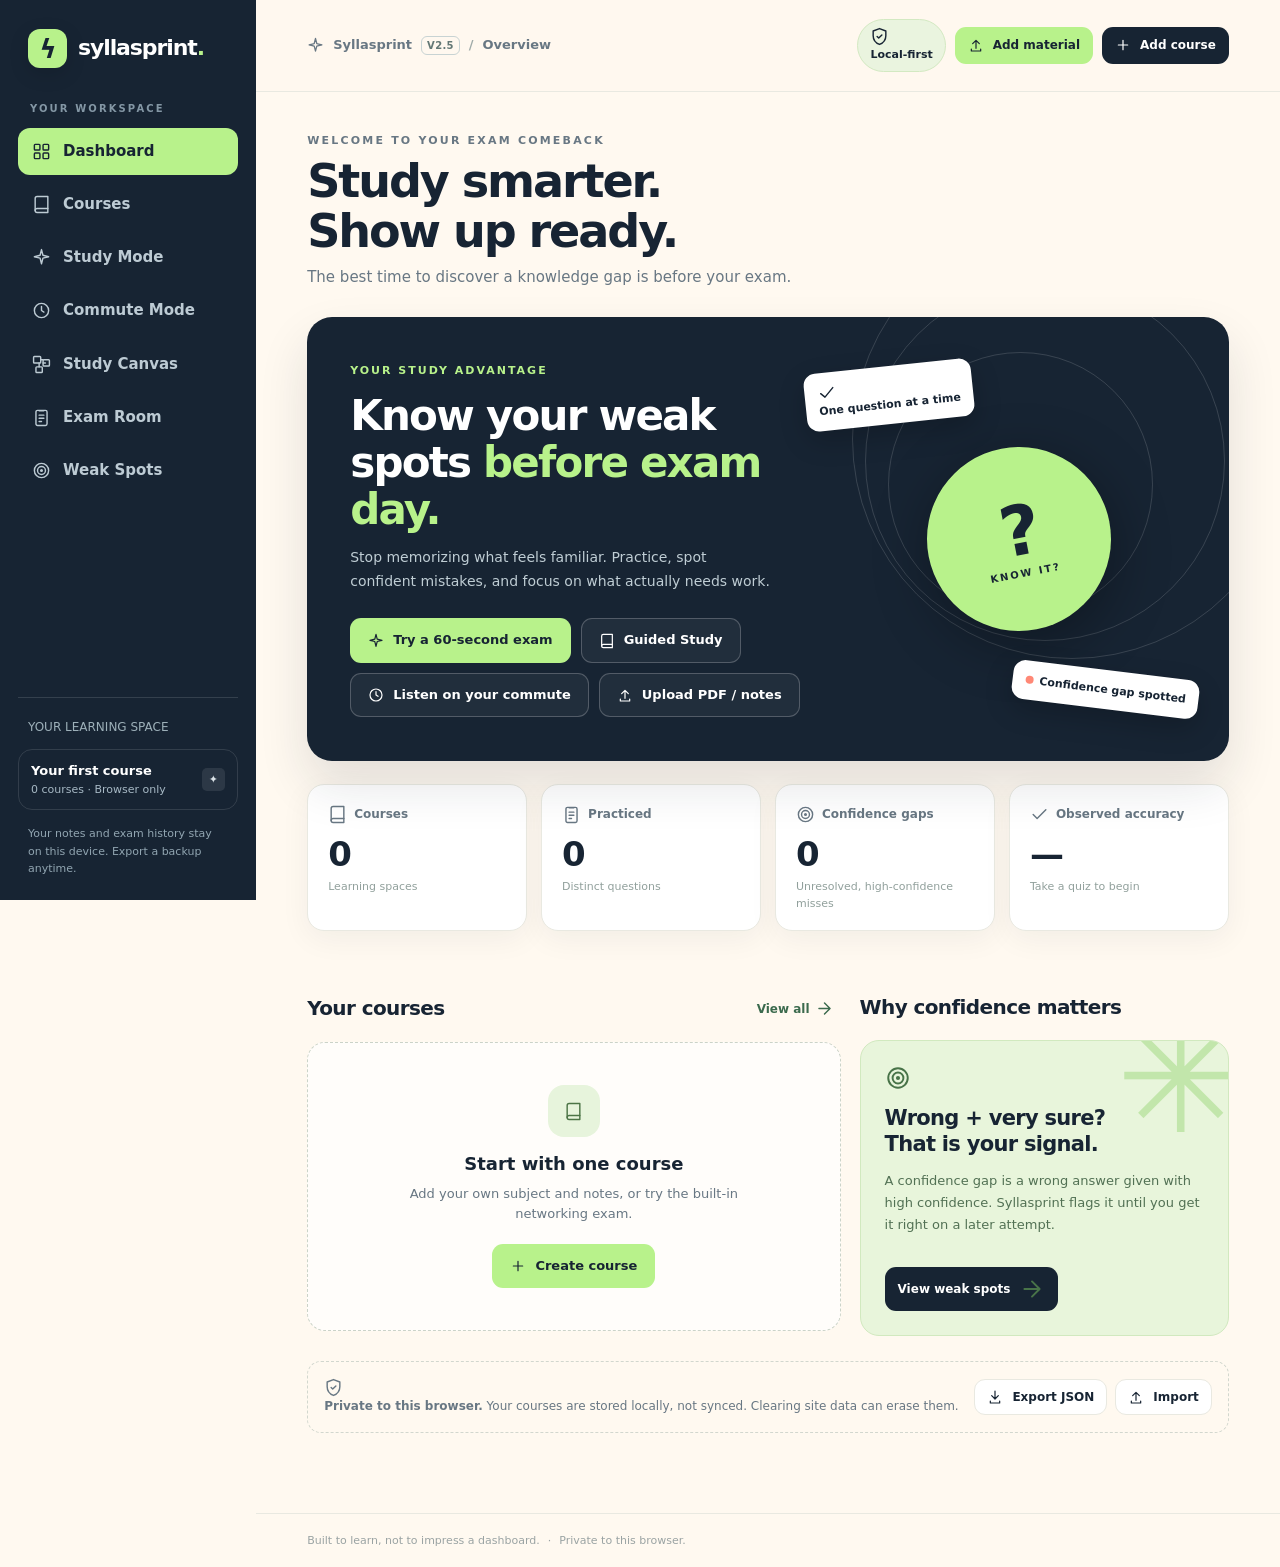
==== commit c2b1bb3d: "Syllasprint V2.5: add per-course visual notes, mind maps, persistence and UI" ====
--- a/index.html
+++ b/index.html
@@ -7,12 +7,13 @@
   <meta name="description" content="Syllasprint turns your notes into meaningful exam practice, flags confident mistakes, and helps you improve." />
   <title>Syllasprint — Know it before exam day.</title>
   <link rel="icon" href="data:image/svg+xml,%3Csvg xmlns='http://www.w3.org/2000/svg' viewBox='0 0 64 64'%3E%3Crect width='64' height='64' rx='17' fill='%23172433'/%3E%3Cpath d='M34 9 15 36h17l-4 19 21-30H32z' fill='%23b8f28b'/%3E%3C/svg%3E" />
-  <link rel="stylesheet" href="css/style.css?v=20261107-commute1" />
-  <script defer src="js/core.js?v=20261107-commute1"></script>
-  <script defer src="js/lecture.js?v=20261107-commute1"></script>
-  <script defer src="js/guide.js?v=20261107-commute1"></script>
-  <script defer src="js/commute.js?v=20261107-commute1"></script>
-  <script defer src="js/app.js?v=20261107-commute1"></script>
+  <link rel="stylesheet" href="css/style.css?v=20261107-canvas1" />
+  <script defer src="js/core.js?v=20261107-canvas1"></script>
+  <script defer src="js/lecture.js?v=20261107-canvas1"></script>
+  <script defer src="js/guide.js?v=20261107-canvas1"></script>
+  <script defer src="js/commute.js?v=20261107-canvas1"></script>
+  <script defer src="js/canvas.js?v=20261107-canvas1"></script>
+  <script defer src="js/app.js?v=20261107-canvas1"></script>
 </head>
 <body>
   <div id="app">
--- a/css/style.css
+++ b/css/style.css
@@ -18,3 +18,32 @@
 .commute-page{max-width:1080px;margin:0 auto}.commute-hero{background:#172433;color:#fff;border-radius:24px;padding:clamp(24px,5vw,42px);margin:0 0 24px}.commute-label{font-weight:900;font-size:11px;letter-spacing:.13em;color:#618447}.commute-hero .commute-label{color:#b8f28b}.commute-hero h2{font-size:clamp(25px,5vw,43px);max-width:670px;line-height:1.1;letter-spacing:-.035em;margin:15px 0}.commute-hero p{color:#d1dee1;line-height:1.65;font-size:15px;max-width:680px}.commute-note{display:block;color:#bbc8cf;font-size:12px;line-height:1.6}.commute-setup{padding:clamp(18px,4vw,30px);max-width:700px}.commute-setup h2,.commute-recent h2,.commute-resume h2{font-size:21px;margin:0 0 17px}.commute-setup select{width:100%}.commute-setup .hint{margin:15px 0;line-height:1.6}.commute-resume{padding:24px;margin-bottom:20px}.commute-recent{margin-top:30px}.commute-history{padding:16px;background:#fff;border:1px solid var(--line);border-radius:12px;margin:9px 0;display:flex;justify-content:space-between;align-items:center;gap:12px}.commute-history p{font-size:12px;color:var(--muted);margin:6px 0 0}.commute-toolbar{display:flex;gap:10px;align-items:center;flex-wrap:wrap;margin-bottom:14px}.commute-clock{margin-left:auto;background:#e8f5dd;border-radius:12px;padding:9px 13px;color:#23462e;font-variant-numeric:tabular-nums;font-weight:900;font-size:17px}.commute-listen-card{background:#fff;border:1px solid var(--line);border-radius:22px;padding:clamp(21px,5vw,40px);max-width:800px;margin:28px auto 0;box-shadow:0 10px 32px #192b3610}.commute-listen-card h1{font-size:clamp(24px,4.4vw,36px);line-height:1.3;letter-spacing:-.035em;margin:17px 0}.commute-help{font-size:14px;color:var(--muted);line-height:1.7}.commute-audio-controls{display:flex;flex-wrap:wrap;gap:10px;margin:24px 0 10px}.commute-answer{background:#f1f7ea;border:1px solid #dbe7ce;border-radius:15px;padding:22px;margin:25px 0;line-height:1.65;overflow-wrap:anywhere}.commute-answer strong{font-size:20px}.commute-answer p{margin-bottom:4px}.commute-hidden{color:#66815c;font-weight:700}.commute-card-actions{display:flex;gap:10px;flex-wrap:wrap}.commute-grade{margin-top:27px;border-top:1px solid var(--line);padding-top:20px}.commute-grade p{font-weight:800;margin-bottom:12px}.commute-grade small{display:block;color:var(--muted);font-weight:500;margin-top:4px}.commute-grade .split-actions{margin-bottom:15px}.commute-disclaimer{text-align:center;color:var(--muted);font-size:12px;margin-top:19px;line-height:1.6}.commute-report{max-width:740px;padding:clamp(22px,5vw,40px)}.commute-report h2{font-size:32px;letter-spacing:-.03em;margin:17px 0}.commute-results{display:grid;grid-template-columns:repeat(3,minmax(0,1fr));gap:10px;margin:26px 0}.commute-results>div{background:#f4f7f2;border-radius:13px;padding:20px;text-align:center}.commute-results strong{display:block;font-size:30px;color:#203d2d}.commute-results span{font-size:12px;color:#4e655b}.commute-report .btn{margin-right:8px;margin-top:8px}.commute-page button:focus-visible{outline:3px solid #43844d;outline-offset:3px}
 @media(max-width:760px){.mobile-nav{grid-template-columns:repeat(6,minmax(0,1fr));height:74px}.mobile-nav .mob-link{font-size:8px;gap:2px;min-width:0;overflow-wrap:anywhere}.mobile-nav .mob-link .icon{width:17px;height:17px}.commute-toolbar .tag{font-size:10px}.commute-listen-card{margin-top:18px}.commute-grade .split-actions{display:grid;grid-template-columns:repeat(2,minmax(0,1fr))}.commute-grade .split-actions .btn{width:100%;min-width:0;font-size:12px}.commute-results>div{padding:14px 7px}}
 @media(max-width:400px){.commute-audio-controls .btn{width:100%}.commute-card-actions .btn{width:100%}.commute-toolbar{gap:6px}}
+
+/* V2.5 Study Canvas: original per-course visual note organization. */
+.canvas-course-callout{display:flex;justify-content:space-between;align-items:center;gap:20px;background:#eff8e8;border:1px solid #dbe9cf;border-radius:17px;padding:18px 22px;margin:26px 0 8px}
+.canvas-course-callout strong{font-size:17px}.canvas-course-callout p{margin:3px 0 0;font-size:13px;color:var(--muted)}
+.canvas-toolbar{display:flex;flex-wrap:wrap;gap:10px;align-items:end;margin:4px 0 14px}
+.canvas-toolbar .btn{min-height:40px}
+.canvas-course-picker{display:flex;flex-direction:column;gap:4px;font-size:11px;font-weight:800;letter-spacing:.5px;color:var(--muted);margin-right:auto;min-width:210px}
+.canvas-course-picker select{padding:9px 13px;min-height:40px;border:1px solid #d8e0d8;border-radius:10px;background:white;color:var(--ink);max-width:340px}
+.canvas-hint{padding:12px 16px;background:#eaf4e6;border:1px solid #d3e6ca;border-radius:12px;margin-bottom:12px;font-size:13px;color:#345443}
+.canvas-text-btn{border:0;background:transparent;color:var(--ink);font-size:12px;font-weight:800;text-decoration:underline;padding:2px 6px}
+.canvas-scroll{border:1px solid #dce5db;border-radius:18px;overflow:auto;max-width:100%;height:600px;position:relative;background:#fcfdf9;box-shadow:0 12px 35px rgba(23,36,51,.08);overscroll-behavior:contain}
+.canvas-surface{position:relative;width:1180px;height:740px;min-width:1180px;background-color:#fbfdf9;background-image:radial-gradient(#d6e2d4 1px,transparent 1px);background-size:20px 20px;isolation:isolate}
+.canvas-lines{position:absolute;top:0;left:0;z-index:0;overflow:visible;pointer-events:none}
+.canvas-edge line{stroke:#80a096;stroke-width:3;stroke-linecap:round;marker-end:url(#canvas-arrow);opacity:.88}
+.canvas-sticky{position:absolute;z-index:1;width:244px;height:180px;border-radius:15px;box-shadow:0 6px 20px #17243324;border:1px solid #17243315;display:flex;flex-direction:column;overflow:hidden;transition:box-shadow .15s}
+.canvas-sticky:hover{box-shadow:0 9px 28px #17243330}
+.canvas-mint{background:#d8f8b6}.canvas-sky{background:#dcedfa}.canvas-peach{background:#ffe0cc}.canvas-lavender{background:#efe2fb}.canvas-cream{background:#ffefb9}
+.canvas-sticky-head{display:flex;align-items:center;gap:8px;padding:8px 12px 3px;touch-action:none;cursor:grab;user-select:none;font-size:9px;font-weight:850;color:#172433a1;letter-spacing:1px;min-height:31px}
+.canvas-sticky-head:active{cursor:grabbing}.canvas-grip{font-size:18px;line-height:1}
+.canvas-sticky h3{font-size:14px;margin:4px 13px 5px;line-height:1.3;font-weight:850;overflow-wrap:anywhere;display:-webkit-box;-webkit-box-orient:vertical;-webkit-line-clamp:2;overflow:hidden}
+.canvas-sticky p{margin:0 13px;line-height:1.45;font-size:11.7px;color:#32474b;white-space:pre-wrap;overflow-wrap:anywhere;display:-webkit-box;-webkit-box-orient:vertical;-webkit-line-clamp:3;overflow:hidden;flex:1}
+.canvas-sticky-actions{display:flex;gap:5px;border-top:1px solid #17243318;padding:6px 9px;background:#ffffff36}
+.canvas-mini-btn{border:1px solid #17243320;background:#ffffff73;color:#263b41;border-radius:7px;padding:5px 8px;font-size:10px;font-weight:850;line-height:1.3;min-height:29px}
+.canvas-mini-btn:hover{background:white}.canvas-mini-btn.canvas-selected{background:#172433;color:white}.canvas-mini-btn.canvas-delete-note{margin-left:auto;color:#8b3f35}
+.canvas-empty{position:absolute;top:210px;left:330px;width:500px;display:flex;flex-direction:column;align-items:center;text-align:center;padding:35px;border-radius:25px;border:2px dashed #b8d3b4;background:#fffdf8c8}
+.canvas-empty-icon{font-size:42px;color:#58844d}.canvas-empty strong{font-size:20px}.canvas-empty p{font-size:13px;color:var(--muted);max-width:320px}
+.canvas-footer{display:flex;justify-content:space-between;flex-wrap:wrap;gap:12px;font-size:12px;color:var(--muted);margin-top:12px}
+@media(max-width:680px){.canvas-course-callout{align-items:flex-start;flex-direction:column}.canvas-toolbar{align-items:stretch}.canvas-toolbar .btn{flex-grow:1}.canvas-course-picker{width:100%}.canvas-course-picker select{max-width:100%;width:100%}.canvas-scroll{height:65vh;min-height:460px}}
+@media print{.canvas-toolbar,.canvas-hint,.canvas-footer,.canvas-sticky-actions{display:none!important}.canvas-scroll{overflow:visible;height:auto;border:0;box-shadow:none}.canvas-surface{transform:scale(.7);transform-origin:top left}.canvas-sticky{print-color-adjust:exact;-webkit-print-color-adjust:exact}}
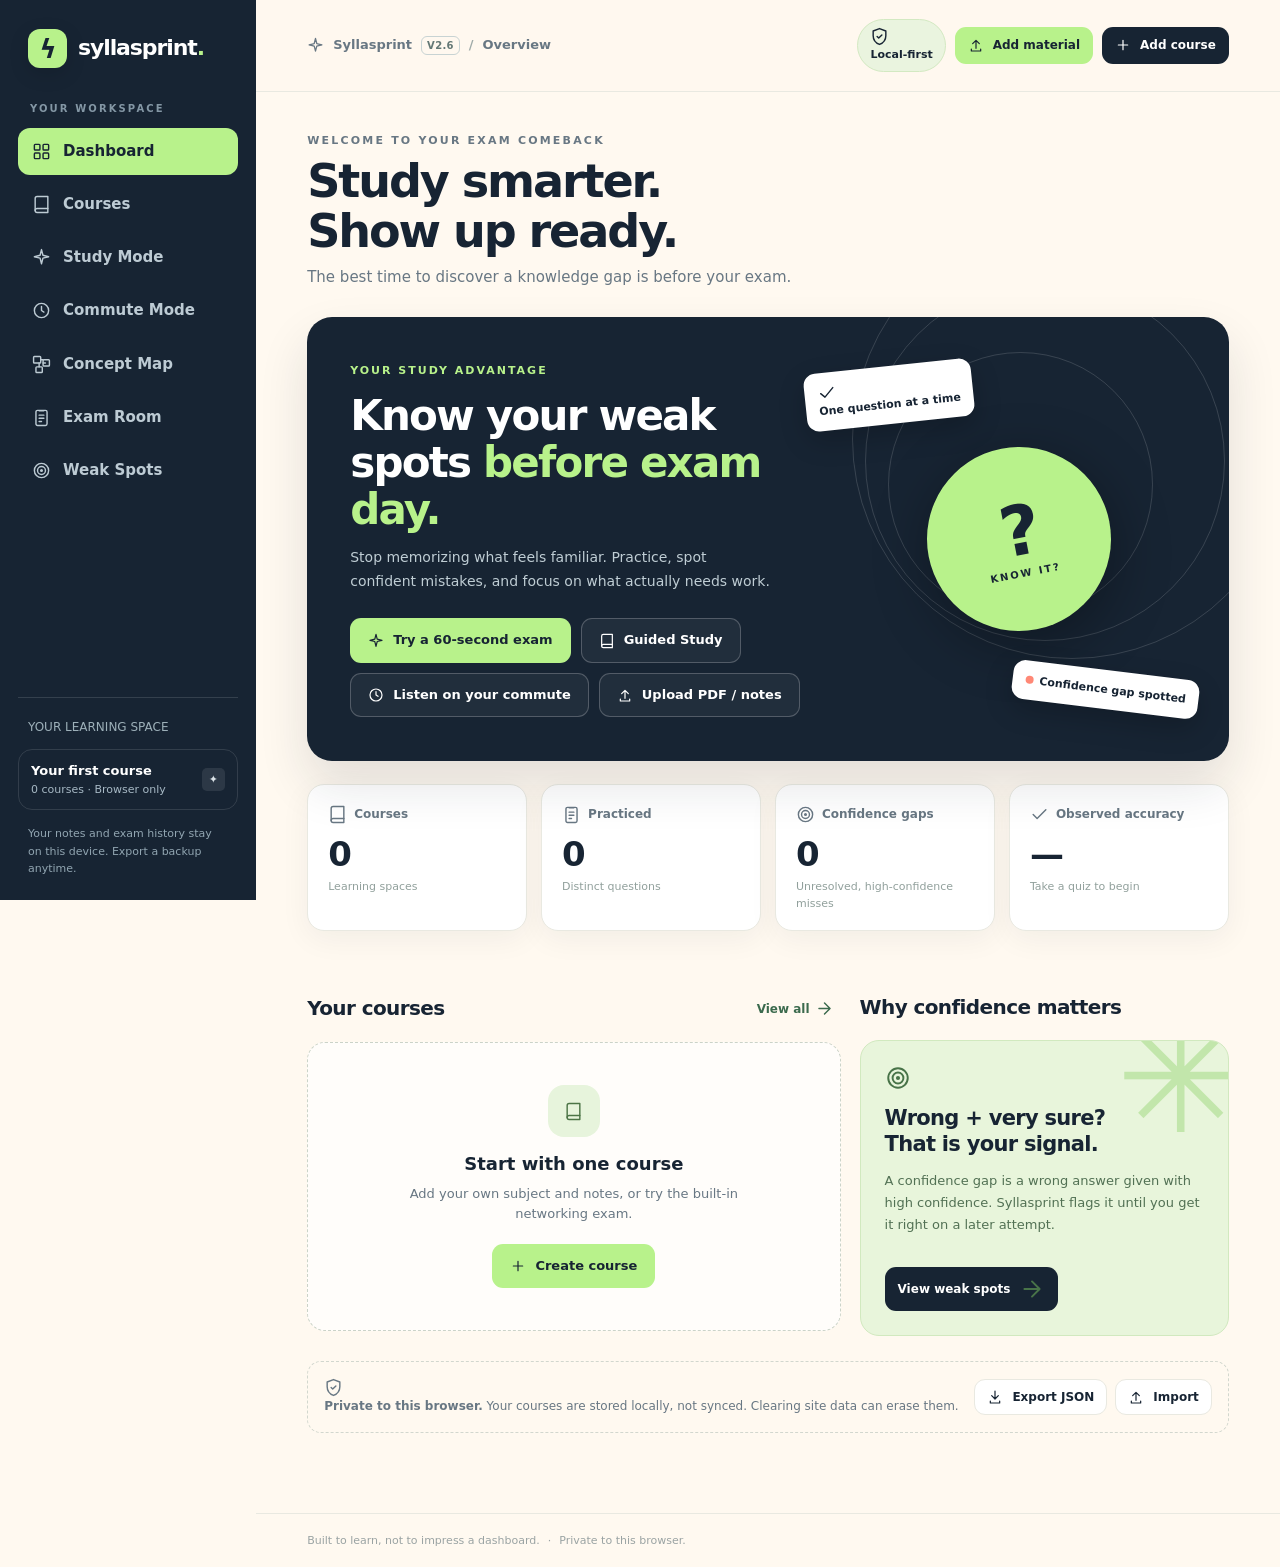
==== commit e04b9745: "Syllasprint V2.6: source-linked Concept Map, Confidence Gap flags, targeted practice" ====
--- a/index.html
+++ b/index.html
@@ -7,13 +7,13 @@
   <meta name="description" content="Syllasprint turns your notes into meaningful exam practice, flags confident mistakes, and helps you improve." />
   <title>Syllasprint — Know it before exam day.</title>
   <link rel="icon" href="data:image/svg+xml,%3Csvg xmlns='http://www.w3.org/2000/svg' viewBox='0 0 64 64'%3E%3Crect width='64' height='64' rx='17' fill='%23172433'/%3E%3Cpath d='M34 9 15 36h17l-4 19 21-30H32z' fill='%23b8f28b'/%3E%3C/svg%3E" />
-  <link rel="stylesheet" href="css/style.css?v=20261107-canvas1" />
-  <script defer src="js/core.js?v=20261107-canvas1"></script>
-  <script defer src="js/lecture.js?v=20261107-canvas1"></script>
-  <script defer src="js/guide.js?v=20261107-canvas1"></script>
-  <script defer src="js/commute.js?v=20261107-canvas1"></script>
-  <script defer src="js/canvas.js?v=20261107-canvas1"></script>
-  <script defer src="js/app.js?v=20261107-canvas1"></script>
+  <link rel="stylesheet" href="css/style.css?v=20261107-concept1" />
+  <script defer src="js/core.js?v=20261107-concept1"></script>
+  <script defer src="js/lecture.js?v=20261107-concept1"></script>
+  <script defer src="js/guide.js?v=20261107-concept1"></script>
+  <script defer src="js/commute.js?v=20261107-concept1"></script>
+  <script defer src="js/canvas.js?v=20261107-concept1"></script>
+  <script defer src="js/app.js?v=20261107-concept1"></script>
 </head>
 <body>
   <div id="app">
--- a/css/style.css
+++ b/css/style.css
@@ -47,3 +47,22 @@
 .canvas-footer{display:flex;justify-content:space-between;flex-wrap:wrap;gap:12px;font-size:12px;color:var(--muted);margin-top:12px}
 @media(max-width:680px){.canvas-course-callout{align-items:flex-start;flex-direction:column}.canvas-toolbar{align-items:stretch}.canvas-toolbar .btn{flex-grow:1}.canvas-course-picker{width:100%}.canvas-course-picker select{max-width:100%;width:100%}.canvas-scroll{height:65vh;min-height:460px}}
 @media print{.canvas-toolbar,.canvas-hint,.canvas-footer,.canvas-sticky-actions{display:none!important}.canvas-scroll{overflow:visible;height:auto;border:0;box-shadow:none}.canvas-surface{transform:scale(.7);transform-origin:top left}.canvas-sticky{print-color-adjust:exact;-webkit-print-color-adjust:exact}}
+
+/* V2.6 Concept Map: study relevance, source provenance, and actionable revisions. */
+.canvas-sticky.concept-has-gap{outline:3px solid #d97966;outline-offset:0}
+.concept-badges{display:flex;flex-wrap:wrap;gap:3px;margin:0 10px 4px;max-height:31px;overflow:hidden}
+.concept-badges span{font-size:8px;font-weight:900;line-height:1.25;letter-spacing:.3px;border-radius:4px;padding:3px 5px}
+.concept-gap{color:#8a3529;background:#ffe4dc}
+.concept-weak{color:#7b490c;background:#ffefd0}
+.concept-reference{color:#244c54;background:#d5eff0}
+.concept-study-btn{background:#172433;color:#fff;border-color:#172433}
+.concept-study-btn:hover{background:#355068;color:#fff}
+.canvas-sticky-actions{flex-wrap:wrap}
+.concept-study-dialog{line-height:1.6;color:var(--ink)}
+.concept-study-dialog h3{font-size:16px;margin:22px 0 6px}
+.concept-study-dialog>p{white-space:pre-wrap;overflow-wrap:anywhere;font-size:14px}
+.concept-study-meta{display:flex;gap:8px;flex-wrap:wrap;margin:12px 0}
+.concept-source-title{font-weight:700;font-size:13px}
+.concept-excerpt{white-space:pre-wrap;overflow-wrap:anywhere;max-height:260px;overflow-y:auto;padding:15px;border-left:4px solid #9bc87b;border-radius:4px;background:#f4f8ee;color:#30423b;font-size:13px;line-height:1.6}
+.concept-modal-actions{flex-wrap:wrap}
+@media(max-width:680px){.concept-modal-actions .btn{width:100%;justify-content:center}.canvas-sticky-actions{gap:3px}}
